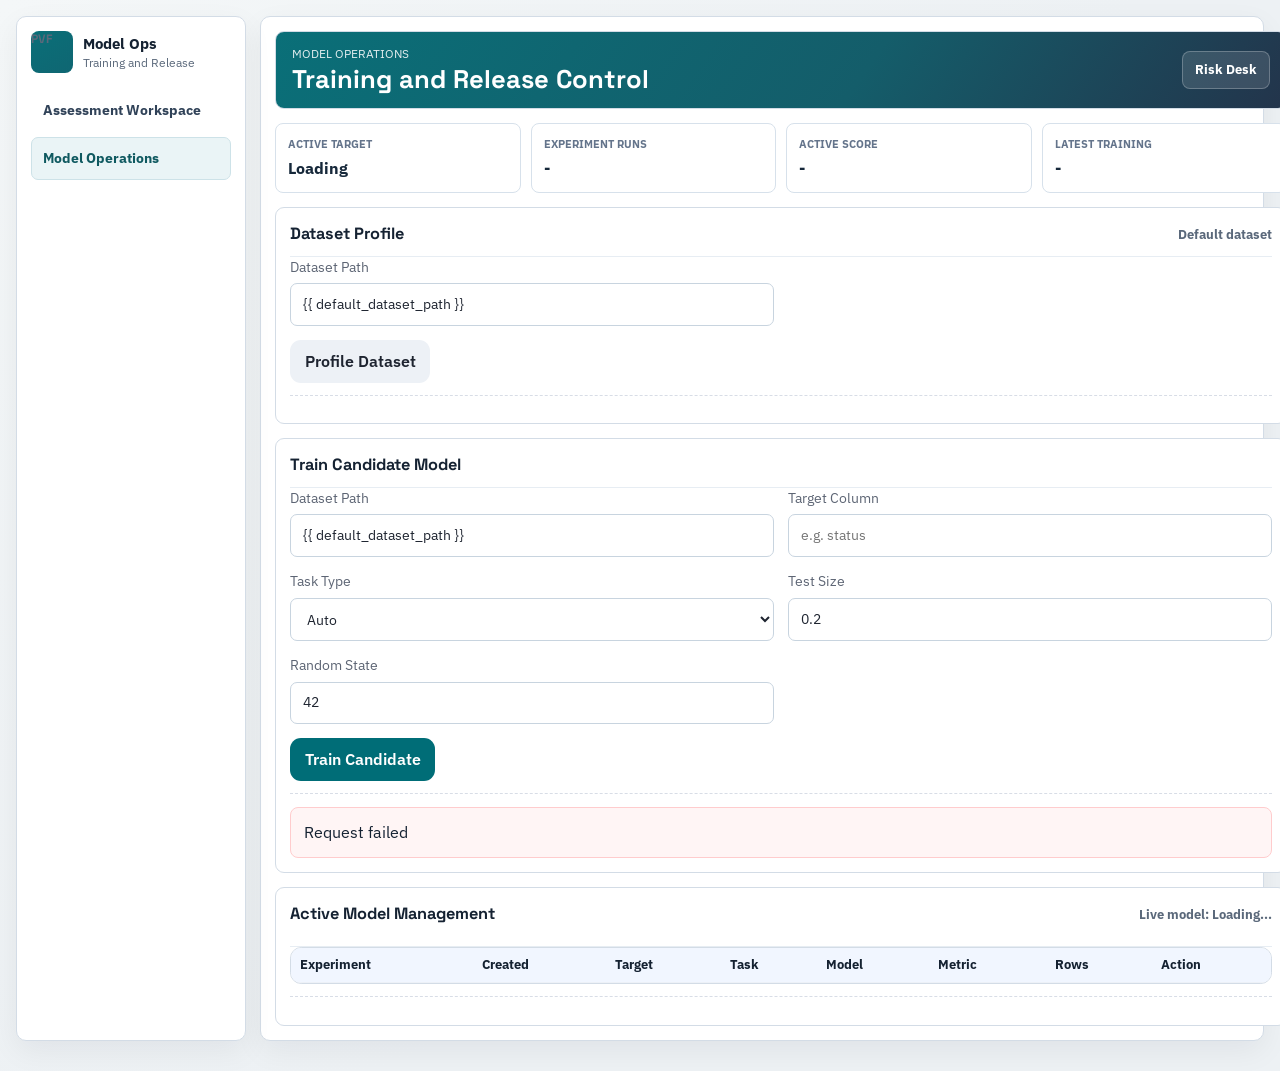
==== templates/dev.html @ be07d706 "Initial commit" ====
<!doctype html>
<html lang="en">
  <head>
    <meta charset="UTF-8" />
    <meta name="viewport" content="width=device-width, initial-scale=1.0" />
    <title>PVF Model Operations</title>
    <link rel="preconnect" href="https://fonts.googleapis.com" />
    <link rel="preconnect" href="https://fonts.gstatic.com" crossorigin />
    <link
      href="https://fonts.googleapis.com/css2?family=Space+Grotesk:wght@500;600;700&family=IBM+Plex+Sans:wght@400;500;600&display=swap"
      rel="stylesheet"
    />
    <link rel="stylesheet" href="/static/css/style.css" />
  </head>
  <body class="layout-dev ux-v2" data-default-dataset="{{ default_dataset_path }}">
    <main class="shell-v2">
      <aside class="rail-v2">
        <div class="rail-brand">
          <span class="rail-logo">PVF</span>
          <div>
            <strong>Model Ops</strong>
            <span>Training and Release</span>
          </div>
        </div>
        <nav class="rail-nav">
          <a href="/">Assessment Workspace</a>
          <a class="active" href="/dev">Model Operations</a>
        </nav>
      </aside>

      <section class="workspace-v2">
        <header class="top-v2">
          <div>
            <p class="kicker-v2">Model Operations</p>
            <h1>Training and Release Control</h1>
          </div>
          <a class="top-link-v2" href="/">Risk Desk</a>
        </header>

        <section class="ops-kpi-grid" aria-label="Model operations summary">
          <article class="ops-kpi">
            <span>Active Target</span>
            <strong id="ops-active-target">Loading</strong>
          </article>
          <article class="ops-kpi">
            <span>Experiment Runs</span>
            <strong id="ops-experiment-count">-</strong>
          </article>
          <article class="ops-kpi">
            <span>Active Score</span>
            <strong id="ops-best-score">-</strong>
          </article>
          <article class="ops-kpi">
            <span>Latest Training</span>
            <strong id="ops-last-trained">-</strong>
          </article>
        </section>

        <section class="panel-v2">
          <div class="panel-head-v2">
            <h2>Dataset Profile</h2>
            <span id="ops-dataset-name">Default dataset</span>
          </div>
          <div class="dev-grid">
            <label>
              Dataset Path
              <input id="dev-dataset-path" type="text" />
            </label>
          </div>
          <div class="worker-actions">
            <button id="dev-profile-btn" class="btn">Profile Dataset</button>
          </div>
          <div id="dev-profile-output" class="output"></div>
        </section>

        <section class="panel-v2">
          <div class="panel-head-v2">
            <h2>Train Candidate Model</h2>
          </div>
          <div class="dev-grid">
            <label>
              Dataset Path
              <input id="dev-train-dataset-path" type="text" />
            </label>
            <label>
              Target Column
              <input id="dev-target-column" type="text" placeholder="e.g. status" />
            </label>
            <label>
              Task Type
              <select id="dev-task-type">
                <option value="">Auto</option>
                <option value="classification">Classification</option>
                <option value="regression">Regression</option>
              </select>
            </label>
            <label>
              Test Size
              <input id="dev-test-size" type="number" min="0.05" max="0.5" step="0.05" value="0.2" />
            </label>
            <label>
              Random State
              <input id="dev-random-state" type="number" value="42" />
            </label>
          </div>
          <div class="worker-actions">
            <button id="dev-train-btn" class="btn primary">Train Candidate</button>
          </div>
          <div id="dev-train-output" class="output"></div>
        </section>

        <section class="panel-v2">
          <div class="panel-head-v2">
            <h2>Active Model Management</h2>
            <span class="dev-active-label">Live model: <strong id="dev-active-model">Loading...</strong></span>
          </div>
          <div class="table-wrap">
            <table id="dev-experiments-table">
            <thead>
              <tr>
                <th>Experiment</th>
                <th>Created</th>
                <th>Target</th>
                <th>Task</th>
                <th>Model</th>
                <th>Metric</th>
                <th>Rows</th>
                <th>Action</th>
              </tr>
            </thead>
            <tbody></tbody>
            </table>
          </div>
          <div id="dev-detail-output" class="output"></div>
        </section>
      </section>
    </main>

    <script src="/static/js/dev.js"></script>
  </body>
</html>
---- static/css/style.css ----
:root {
  --bg: #f4f6ef;
  --card: #ffffff;
  --ink: #1e2430;
  --muted: #5d6574;
  --line: #d8dde6;
  --primary: #006d77;
  --accent: #d66a2c;
  --primary-soft: #e6f5f7;
  --accent-soft: #fff1e8;
  --shadow: 0 16px 40px rgba(20, 33, 61, 0.08);
}

* {
  box-sizing: border-box;
}

body {
  margin: 0;
  font-family: "IBM Plex Sans", sans-serif;
  color: var(--ink);
  background: #f5f6f8;
  min-height: 100vh;
  line-height: 1.45;
}

.layout-home {
  background: radial-gradient(circle at 10% 20%, #eef5eb 0%, var(--bg) 40%, #f8f4ea 100%);
}

.layout-home .bg-orb {
  position: fixed;
  z-index: 0;
  border-radius: 999px;
  filter: blur(1px);
  opacity: 0.25;
  pointer-events: none;
  animation: float 12s ease-in-out infinite;
}

.layout-home .orb-a {
  width: 420px;
  height: 420px;
  top: -120px;
  right: -100px;
  background: #99d6d8;
}

.layout-home .orb-b {
  width: 360px;
  height: 360px;
  bottom: -120px;
  left: -80px;
  background: #ffd0b6;
  animation-delay: 2s;
}

.page {
  position: relative;
  z-index: 1;
  width: min(1200px, 94vw);
  margin: 2.2rem auto 4rem;
  display: grid;
  gap: 1.25rem;
}

.hero {
  background: linear-gradient(135deg, #0f766e 0%, #2c7a7b 58%, #f4a261 100%);
  color: #fff;
  border-radius: 1.1rem;
  padding: 2rem;
  box-shadow: var(--shadow);
  animation: reveal 0.6s ease;
}

.eyebrow {
  text-transform: uppercase;
  letter-spacing: 0.08em;
  font-size: 0.74rem;
  margin: 0 0 0.5rem;
  opacity: 0.9;
}

h1,
h2,
h3,
h4 {
  font-family: "Space Grotesk", sans-serif;
  margin: 0;
}

h1 {
  font-size: clamp(1.8rem, 3vw, 2.8rem);
  margin-bottom: 0.45rem;
}

h2 {
  margin-bottom: 1rem;
  font-size: 1.3rem;
}

.hero-copy {
  margin: 0;
  max-width: 70ch;
}

.card {
  background: var(--card);
  border: 1px solid rgba(15, 118, 110, 0.14);
  border-radius: 1rem;
  padding: 1.35rem;
  box-shadow: var(--shadow);
  animation: reveal 0.5s ease;
}

.grid {
  display: grid;
  gap: 0.85rem;
}

.grid.two {
  grid-template-columns: repeat(2, minmax(0, 1fr));
}

label {
  display: flex;
  flex-direction: column;
  gap: 0.35rem;
  font-size: 0.9rem;
  color: var(--muted);
}

label.wide {
  grid-column: span 2;
}

input,
select,
textarea,
button {
  font: inherit;
}

input,
select,
textarea {
  width: 100%;
  padding: 0.62rem 0.72rem;
  border: 1px solid var(--line);
  border-radius: 0.65rem;
  background: #fff;
  color: var(--ink);
}

textarea {
  resize: vertical;
}

input:focus,
select:focus,
textarea:focus {
  border-color: var(--primary);
  outline: 2px solid color-mix(in srgb, var(--primary) 30%, transparent);
}

.actions {
  display: flex;
  flex-wrap: wrap;
  gap: 0.6rem;
  margin: 1rem 0 0.45rem;
}

.btn {
  border: none;
  border-radius: 0.68rem;
  padding: 0.62rem 0.92rem;
  font-weight: 600;
  color: var(--ink);
  background: #edf1f6;
  cursor: pointer;
  transition: transform 0.12s ease, box-shadow 0.12s ease, background 0.12s ease;
}

.btn:hover {
  transform: translateY(-1px);
  box-shadow: 0 6px 20px rgba(0, 0, 0, 0.08);
}

.btn.primary {
  color: #fff;
  background: var(--primary);
}

.btn.accent {
  color: #fff;
  background: var(--accent);
}

.output {
  margin-top: 0.75rem;
  border-top: 1px dashed var(--line);
  padding-top: 0.85rem;
}

.output-box {
  background: #f7fafc;
  border: 1px solid #e4ebf4;
  border-radius: 0.75rem;
  padding: 0.8rem;
  overflow: auto;
}

.output-box.error {
  background: #fff5f5;
  border-color: #ffcccd;
}

.pill-row {
  display: flex;
  flex-wrap: wrap;
  gap: 0.55rem;
  margin-bottom: 0.85rem;
}

.pill {
  background: var(--primary-soft);
  border: 1px solid #cdebed;
  border-radius: 999px;
  padding: 0.34rem 0.7rem;
  font-size: 0.84rem;
}

.pill.accent {
  background: var(--accent-soft);
  border-color: #ffd7be;
}

.intake-form {
  margin-top: 0.4rem;
  display: grid;
  grid-template-columns: repeat(3, minmax(0, 1fr));
  gap: 0.8rem;
}

.profile-card {
  background: #f9fbff;
  border: 1px solid #dce5f5;
  border-radius: 0.9rem;
  padding: 0.95rem;
  margin-top: 0.8rem;
}

.profile-title {
  font-size: 1.1rem;
}

.profile-subtitle {
  margin: 0.25rem 0 0.85rem;
  color: var(--muted);
  font-size: 0.9rem;
}

.metrics-grid {
  display: grid;
  grid-template-columns: repeat(4, minmax(0, 1fr));
  gap: 0.55rem;
  margin-bottom: 0.8rem;
}

.metric {
  background: #fff;
  border: 1px solid #e4e9f2;
  border-radius: 0.7rem;
  padding: 0.55rem;
}

.metric .label {
  font-size: 0.76rem;
  color: var(--muted);
}

.metric .value {
  font-family: "Space Grotesk", sans-serif;
  font-size: 1.01rem;
  margin-top: 0.22rem;
}

.profile-columns {
  display: grid;
  grid-template-columns: repeat(2, minmax(0, 1fr));
  gap: 0.7rem;
}

.profile-panel {
  margin-top: 0.65rem;
}

.profile-panel h4 {
  margin-bottom: 0.45rem;
  font-size: 0.97rem;
}

.mini-table {
  background: #fff;
  border: 1px solid #e5e9f2;
  border-radius: 0.7rem;
  overflow: hidden;
}

.mini-table .row {
  display: flex;
  justify-content: space-between;
  gap: 0.5rem;
  padding: 0.45rem 0.55rem;
  border-bottom: 1px solid #eef1f6;
  font-size: 0.84rem;
}

.mini-table .row:last-child {
  border-bottom: none;
}

.table-wrap {
  overflow-x: auto;
  background: #fff;
  border: 1px solid #e5e9f2;
  border-radius: 0.7rem;
}

table {
  width: 100%;
  border-collapse: collapse;
  font-size: 0.83rem;
}

th,
td {
  padding: 0.46rem 0.55rem;
  border-bottom: 1px solid #edf1f7;
  text-align: left;
}

thead th {
  background: #f1f6ff;
}

@keyframes reveal {
  from {
    opacity: 0;
    transform: translateY(10px);
  }
  to {
    opacity: 1;
    transform: translateY(0);
  }
}

@keyframes float {
  0%,
  100% {
    transform: translateY(0);
  }
  50% {
    transform: translateY(14px);
  }
}

@media (max-width: 960px) {
  .grid.two {
    grid-template-columns: 1fr;
  }

  label.wide {
    grid-column: span 1;
  }

  .intake-form {
    grid-template-columns: repeat(2, minmax(0, 1fr));
  }

  .metrics-grid,
  .profile-columns {
    grid-template-columns: repeat(2, minmax(0, 1fr));
  }
}

@media (max-width: 640px) {
  .page {
    width: min(96vw, 1200px);
    margin-top: 1.1rem;
  }

  .hero,
  .card {
    padding: 0.92rem;
  }

  .intake-form,
  .metrics-grid,
  .profile-columns {
    grid-template-columns: 1fr;
  }
}

.worker-shell,
.dev-shell {
  width: min(1240px, calc(100vw - 48px));
  margin: 1.5rem auto 3rem;
  display: grid;
  gap: 14px;
}

.worker-hero,
.dev-hero {
  background: linear-gradient(128deg, #0c7a80 0%, #146f78 62%, #1f2937 100%);
  color: #ffffff;
  border-radius: 8px;
  padding: 18px 20px;
  border: 1px solid #1f5f67;
  box-shadow: 0 12px 34px rgba(16, 24, 40, 0.15);
}

.worker-kicker {
  font-size: 0.76rem;
  letter-spacing: 0.08em;
  text-transform: uppercase;
  margin: 0 0 0.4rem;
  opacity: 0.92;
}

.worker-hero h1,
.dev-hero h1 {
  font-size: clamp(1.55rem, 2.5vw, 2.25rem);
  margin-bottom: 0.35rem;
}

.worker-hero p,
.dev-hero p {
  margin: 0;
  max-width: 72ch;
}

.worker-card {
  background: #fff;
  border: 1px solid #d9e1ea;
  border-radius: 8px;
  padding: 18px;
  box-shadow: 0 10px 26px rgba(16, 24, 40, 0.06);
}

.worker-active-model {
  font-size: 0.9rem;
  margin-bottom: 0.75rem;
  color: #334155;
}

.worker-form,
.dev-grid {
  display: grid;
  grid-template-columns: repeat(2, minmax(0, 1fr));
  gap: 0.9rem;
}

.worker-form-wide {
  grid-column: span 2;
}

.worker-actions {
  display: flex;
  flex-wrap: wrap;
  gap: 0.55rem;
  margin-top: 0.85rem;
}

.worker-footer {
  text-align: center;
  padding: 0.5rem 0 0.2rem;
}

.worker-footer a {
  color: var(--primary);
  text-decoration: none;
  font-weight: 600;
}

.worker-footer a:hover {
  text-decoration: underline;
}

.worker-profile {
  margin-top: 0.75rem;
  border: 1px solid #e2e8f0;
  border-radius: 0.8rem;
  background: #f8fafc;
  padding: 0.8rem;
}

.worker-profile .title {
  font-size: 1rem;
  margin-bottom: 0.55rem;
}

.worker-profile-grid {
  display: grid;
  grid-template-columns: repeat(4, minmax(0, 1fr));
  gap: 0.5rem;
}

.worker-profile-stat {
  border: 1px solid #e4eaf3;
  border-radius: 0.65rem;
  background: #fff;
  padding: 0.48rem;
}

.worker-profile-stat .name {
  color: #64748b;
  font-size: 0.74rem;
}

.worker-profile-stat .value {
  margin-top: 0.22rem;
  font-family: "Space Grotesk", sans-serif;
  font-size: 0.98rem;
}

.dev-active-label {
  margin: 0 0 0.7rem;
  color: #334155;
}

.dev-action-btn {
  min-height: 34px;
  padding: 0 10px;
  border-radius: 6px;
  border: 1px solid #cfd8e4;
  cursor: pointer;
  background: #f8fafc;
  font-weight: 700;
}

.dev-action-btn.active {
  background: #e7f4f2;
  border-color: #b9ddd8;
  color: #155e63;
}

#dev-experiments-table {
  min-width: 980px;
}

.ops-page {
  background: linear-gradient(180deg, #f7fafc 0%, #edf2f5 100%);
}

.ops-page h2 {
  font-size: 1.22rem;
}

.ops-page .worker-kicker {
  letter-spacing: 0;
}

.ops-page .dev-grid,
.ops-page .worker-actions {
  margin-top: 4px;
}

.ops-page .dev-active-label {
  margin: 0 0 12px;
  color: #334155;
}

.ops-page table {
  font-size: 0.82rem;
}

.ops-page thead th {
  position: sticky;
  top: 0;
  z-index: 1;
}

@media (max-width: 860px) {
  .worker-form,
  .dev-grid {
    grid-template-columns: 1fr;
  }

  .worker-form-wide {
    grid-column: span 1;
  }

  .worker-profile-grid {
    grid-template-columns: repeat(2, minmax(0, 1fr));
  }
}

.portal-shell {
  width: min(1440px, 96vw);
  margin: 0 auto;
  padding: 16px 0 40px;
}

.portal-topbar {
  min-height: 72px;
  display: flex;
  align-items: center;
  justify-content: space-between;
  gap: 20px;
  padding: 14px 18px;
  background: #ffffff;
  border: 1px solid #dde3ec;
  border-radius: 8px;
  box-shadow: 0 8px 22px rgba(16, 24, 40, 0.05);
}

.portal-kicker {
  margin: 0 0 2px;
  color: #64748b;
  font-size: 0.76rem;
  font-weight: 700;
  letter-spacing: 0.08em;
  text-transform: uppercase;
}

.portal-topbar h1 {
  font-size: 1.35rem;
  line-height: 1.2;
}

.portal-topbar-actions {
  display: flex;
  align-items: center;
  flex-wrap: wrap;
  gap: 10px;
}

.model-chip,
.topbar-link {
  display: inline-flex;
  align-items: center;
  min-height: 34px;
  border-radius: 6px;
  padding: 0 10px;
  font-size: 0.84rem;
  font-weight: 600;
}

.model-chip {
  color: #0f3f46;
  background: #e7f4f5;
  border: 1px solid #c6e4e7;
}

.topbar-link {
  color: #ffffff;
  background: #1f2937;
  text-decoration: none;
}

.portal-status-grid {
  display: grid;
  grid-template-columns: repeat(4, minmax(0, 1fr));
  gap: 10px;
  margin: 12px 0;
}

.status-tile {
  background: #ffffff;
  border: 1px solid #dde3ec;
  border-radius: 8px;
  padding: 12px;
  min-width: 0;
}

.status-tile span {
  display: block;
  color: #64748b;
  font-size: 0.76rem;
  font-weight: 700;
  text-transform: uppercase;
}

.status-tile strong {
  display: block;
  margin-top: 5px;
  font-size: 0.98rem;
  overflow: hidden;
  text-overflow: ellipsis;
  white-space: nowrap;
}

.portal-layout {
  display: grid;
  grid-template-columns: 216px minmax(0, 1fr);
  align-items: start;
  gap: 12px;
}

.portal-sidebar {
  position: sticky;
  top: 12px;
  display: grid;
  gap: 6px;
  padding: 8px;
  background: #ffffff;
  border: 1px solid #dde3ec;
  border-radius: 8px;
}

.nav-item {
  width: 100%;
  border: 0;
  border-radius: 6px;
  padding: 10px 11px;
  background: transparent;
  color: #334155;
  font-weight: 700;
  text-align: left;
  cursor: pointer;
}

.nav-item:hover,
.nav-item.active {
  background: #edf2f7;
  color: #0f3f46;
}

.portal-workspace {
  display: grid;
  gap: 12px;
}

.portal-form {
  display: grid;
  gap: 12px;
}

.portal-section {
  scroll-margin-top: 14px;
  background: #ffffff;
  border: 1px solid #dde3ec;
  border-radius: 8px;
  padding: 14px;
}

.section-heading {
  display: flex;
  align-items: center;
  justify-content: space-between;
  gap: 12px;
  margin-bottom: 12px;
  padding-bottom: 9px;
  border-bottom: 1px solid #e7ebf1;
}

.section-heading h2 {
  margin: 0;
  font-size: 1rem;
}

.section-heading-row {
  align-items: center;
}

.field-grid {
  display: grid;
  grid-template-columns: repeat(3, minmax(0, 1fr));
  gap: 12px;
}

.field-wide {
  grid-column: span 3;
}

.portal-section label {
  font-size: 0.82rem;
  font-weight: 700;
  color: #475569;
}

.portal-section input,
.portal-section select,
.portal-section textarea {
  min-height: 40px;
  border-radius: 6px;
  border-color: #cfd7e3;
  background: #ffffff;
}

.portal-section select {
  width: 100%;
}

.portal-output {
  display: grid;
  gap: 12px;
}

.empty-state {
  min-height: 88px;
  display: flex;
  align-items: center;
  justify-content: center;
  color: #64748b;
  background: #f8fafc;
  border: 1px dashed #cbd5e1;
  border-radius: 8px;
  font-weight: 600;
}

.prediction-panel {
  border: 1px solid #cbd5e1;
  border-radius: 8px;
  background: #f8fafc;
  padding: 12px;
}

.prediction-headline {
  display: grid;
  grid-template-columns: repeat(3, minmax(0, 1fr));
  gap: 10px;
}

.recommendation-list {
  margin: 12px 0 0;
  padding-left: 20px;
  color: #334155;
}

.recommendation-list li {
  margin: 5px 0;
}

.model-prediction-line {
  margin-top: 12px;
  padding-top: 10px;
  border-top: 1px solid #d7dee9;
  color: #475569;
  font-size: 0.9rem;
  font-weight: 700;
}

.evidence-panel {
  display: grid;
  grid-template-columns: repeat(6, minmax(0, 1fr));
  gap: 10px;
  border: 1px solid #d7dee9;
  border-radius: 8px;
  background: #ffffff;
  padding: 12px;
}

.profile-panel-card {
  background: #ffffff;
  border: 1px solid #d7dee9;
  border-radius: 8px;
  padding: 14px;
}

.profile-panel-card header {
  display: flex;
  align-items: baseline;
  justify-content: space-between;
  gap: 12px;
  margin-bottom: 12px;
}

.profile-panel-card .title {
  font-size: 1rem;
}

.profile-panel-card .subtitle {
  color: #64748b;
  font-size: 0.84rem;
  font-weight: 700;
}

.profile-detail-grid {
  display: grid;
  grid-template-columns: minmax(280px, 0.8fr) minmax(0, 1.2fr);
  gap: 12px;
  margin-top: 12px;
}

.profile-detail-grid h4 {
  font-size: 0.88rem;
  margin: 0 0 8px;
}

@media (max-width: 1100px) {
  .field-grid,
  .prediction-headline {
    grid-template-columns: repeat(2, minmax(0, 1fr));
  }

  .evidence-panel {
    grid-template-columns: repeat(3, minmax(0, 1fr));
  }

  .field-wide {
    grid-column: span 2;
  }

  .portal-status-grid {
    grid-template-columns: repeat(2, minmax(0, 1fr));
  }

  .profile-detail-grid {
    grid-template-columns: 1fr;
  }
}

@media (max-width: 760px) {
  .portal-topbar,
  .portal-topbar-actions {
    align-items: stretch;
    flex-direction: column;
  }

  .portal-layout {
    grid-template-columns: 1fr;
  }

  .portal-sidebar {
    position: static;
    grid-template-columns: repeat(2, minmax(0, 1fr));
  }

  .field-grid,
  .prediction-headline,
  .evidence-panel,
  .portal-status-grid {
    grid-template-columns: 1fr;
  }

  .field-wide {
    grid-column: span 1;
  }
}

.layout-worker {
  background:
    linear-gradient(180deg, #f8fafc 0%, #eef3f5 100%),
    #f3f6f8;
}

.risk-shell {
  width: min(1240px, calc(100vw - 48px));
  margin: 0 auto;
  padding: 24px 0 42px;
  display: grid;
  gap: 14px;
}

.risk-topbar {
  min-height: 82px;
  display: flex;
  align-items: center;
  justify-content: space-between;
  gap: 18px;
  padding: 16px 18px;
  background: rgba(255, 255, 255, 0.96);
  border: 1px solid #d9e1ea;
  border-radius: 8px;
  box-shadow: 0 12px 34px rgba(16, 24, 40, 0.07);
}

.risk-brand {
  display: flex;
  align-items: center;
  gap: 14px;
  min-width: 0;
}

.risk-logo {
  width: 46px;
  height: 46px;
  display: grid;
  place-items: center;
  flex: 0 0 auto;
  border-radius: 8px;
  color: #ffffff;
  background: #087d83;
  font-family: "Space Grotesk", sans-serif;
  font-size: 0.86rem;
  font-weight: 700;
}

.risk-topbar p {
  margin: 0 0 2px;
  color: #64748b;
  font-size: 0.76rem;
  font-weight: 700;
  letter-spacing: 0;
  text-transform: uppercase;
}

.risk-topbar h1 {
  font-size: 1.5rem;
  line-height: 1.15;
}

.risk-topbar-actions {
  display: flex;
  align-items: center;
  justify-content: flex-end;
  flex-wrap: wrap;
  gap: 10px;
}

.risk-model-chip,
.risk-topbar a {
  min-height: 38px;
  display: inline-flex;
  align-items: center;
  border-radius: 8px;
  font-size: 0.86rem;
  font-weight: 700;
  white-space: nowrap;
}

.risk-model-chip {
  gap: 8px;
  max-width: 300px;
  padding: 0 11px;
  color: #134e4a;
  background: #e7f4f2;
  border: 1px solid #cce4e1;
}

.risk-model-chip span {
  color: #64748b;
}

.risk-model-chip strong {
  min-width: 0;
  overflow: hidden;
  text-overflow: ellipsis;
}

.risk-topbar a {
  color: #ffffff;
  text-decoration: none;
  padding: 0 12px;
  background: #1f2937;
  border: 1px solid #1f2937;
}

.risk-topbar a:hover {
  background: #0f172a;
}

.risk-layout {
  display: grid;
  grid-template-columns: minmax(390px, 0.82fr) minmax(0, 1.18fr);
  gap: 14px;
  align-items: start;
}

.risk-layout > * {
  min-width: 0;
}

.risk-form,
.risk-results {
  background: #ffffff;
  border: 1px solid #d9e1ea;
  border-radius: 8px;
  padding: 18px;
  box-shadow: 0 12px 34px rgba(16, 24, 40, 0.06);
}

.risk-form {
  display: grid;
  align-content: start;
  gap: 15px;
  overflow-x: hidden;
}

.risk-results {
  display: grid;
  grid-template-rows: auto 1fr;
  min-height: 531px;
}

.risk-form * {
  min-width: 0;
}

.risk-form-heading,
.risk-results-heading {
  display: flex;
  align-items: baseline;
  justify-content: space-between;
  gap: 12px;
  padding-bottom: 11px;
  border-bottom: 1px solid #e8edf3;
  min-width: 0;
}

.risk-form-heading h2,
.risk-results-heading h2 {
  margin: 0;
  font-size: 1.03rem;
  min-width: 0;
}

.risk-form-heading span,
.risk-results-heading span {
  color: #64748b;
  font-size: 0.82rem;
  font-weight: 700;
  min-width: 0;
  max-width: 18rem;
  overflow: hidden;
  white-space: nowrap;
  text-overflow: ellipsis;
  text-align: right;
}

.risk-row {
  display: grid;
  grid-template-columns: repeat(2, minmax(0, 1fr));
  gap: 12px;
}

.risk-form label {
  color: #475569;
  font-size: 0.82rem;
  font-weight: 700;
  min-width: 0;
  width: 100%;
  max-width: 100%;
}

.risk-form input,
.risk-form select,
.risk-form textarea {
  min-width: 0;
  width: 100%;
  max-width: 100%;
  display: block;
  min-height: 44px;
  border-radius: 6px;
  border-color: #cbd5e1;
  box-sizing: border-box;
  transition: border-color 0.14s ease, box-shadow 0.14s ease, background 0.14s ease;
}

.risk-form input:hover,
.risk-form select:hover,
.risk-form textarea:hover {
  border-color: #aeb9c8;
}

.risk-form select {
  inline-size: 100%;
  max-inline-size: 100%;
  field-sizing: fixed;
  overflow: hidden;
  white-space: nowrap;
  text-overflow: ellipsis;
}

.risk-form textarea {
  min-height: 94px;
}

.risk-optional {
  border: 1px solid #e2e8f0;
  border-radius: 8px;
  padding: 11px 12px;
  background: #f8fafc;
}

.risk-optional summary {
  cursor: pointer;
  color: #334155;
  font-weight: 700;
}

.risk-optional[open] {
  display: grid;
  gap: 12px;
}

.risk-optional[open] summary {
  margin-bottom: 2px;
}

.risk-form > .btn.primary {
  min-height: 46px;
  border-radius: 6px;
  background: #087d83;
  box-shadow: 0 8px 18px rgba(8, 125, 131, 0.18);
}

.risk-form > .btn.primary:hover {
  background: #076b70;
}

.risk-output {
  min-height: 0;
  display: grid;
  gap: 14px;
  align-content: start;
  padding-top: 14px;
}

.risk-empty,
.risk-error {
  min-height: 320px;
  display: grid;
  place-items: center;
  border-radius: 8px;
  font-weight: 700;
  text-align: center;
}

.risk-empty {
  align-content: center;
  gap: 4px;
  color: #64748b;
  background: #f8fafc;
  border: 1px dashed #cbd5e1;
}

.risk-empty strong {
  color: #334155;
}

.risk-empty span {
  font-size: 0.9rem;
}

.risk-error {
  color: #991b1b;
  background: #fff5f5;
  border: 1px solid #fecaca;
  padding: 18px;
}

.risk-summary,
.risk-recommendations,
.risk-evidence {
  border: 1px solid #dbe2eb;
  border-radius: 8px;
  background: #f8fafc;
  padding: 14px;
}

.risk-summary {
  display: grid;
  gap: 12px;
}

.risk-summary h3,
.risk-recommendations h3,
.risk-evidence h3 {
  margin: 0;
  font-size: 0.96rem;
}

.risk-summary-grid,
.risk-evidence-grid {
  display: grid;
  grid-template-columns: repeat(4, minmax(0, 1fr));
  gap: 10px;
}

.risk-summary-item,
.risk-evidence-item {
  min-width: 0;
  border-left: 3px solid #d0d8e3;
  padding-left: 10px;
}

.risk-summary-item span,
.risk-evidence-item span {
  display: block;
  color: #64748b;
  font-size: 0.74rem;
  font-weight: 800;
  text-transform: uppercase;
}

.risk-summary-item strong,
.risk-evidence-item strong {
  display: block;
  margin-top: 4px;
  overflow: hidden;
  color: #1e293b;
  font-size: 0.95rem;
  text-overflow: ellipsis;
  white-space: nowrap;
}

.risk-metric-grid {
  display: grid;
  grid-template-columns: repeat(2, minmax(0, 1fr));
  gap: 12px;
}

.risk-metric {
  min-height: 132px;
  display: grid;
  gap: 7px;
  align-content: start;
  border: 1px solid #dbe2eb;
  border-radius: 8px;
  padding: 15px;
  background: #ffffff;
}

.risk-metric span {
  color: #475569;
  font-size: 0.78rem;
  font-weight: 800;
  text-transform: uppercase;
}

.risk-metric strong {
  font-family: "Space Grotesk", sans-serif;
  font-size: 2.18rem;
  line-height: 1;
}

.risk-metric em {
  color: #64748b;
  font-style: normal;
  font-weight: 800;
}

.risk-metric p {
  margin: 0;
  color: #64748b;
  font-size: 0.82rem;
}

.risk-low {
  border-left: 5px solid #15803d;
}

.risk-medium {
  border-left: 5px solid #b7791f;
}

.risk-high {
  border-left: 5px solid #dc2626;
}

.risk-recommendations {
  background: #fffaf0;
  border-color: #f3d19c;
}

.risk-recommendations ul {
  margin: 10px 0 0;
  padding-left: 18px;
  color: #334155;
}

.risk-recommendations li {
  margin: 6px 0;
}

.risk-evidence-grid {
  margin-top: 10px;
}

@media (max-width: 1100px) {
  .risk-summary-grid,
  .risk-evidence-grid {
    grid-template-columns: repeat(2, minmax(0, 1fr));
  }
}

@media (max-width: 900px) {
  .risk-layout,
  .risk-row,
  .risk-metric-grid {
    grid-template-columns: 1fr;
  }

  .risk-topbar {
    align-items: stretch;
    flex-direction: column;
    padding: 14px;
  }

  .risk-topbar-actions {
    align-items: stretch;
    justify-content: flex-start;
  }

  .risk-model-chip,
  .risk-topbar a {
    justify-content: center;
  }

  .risk-form-heading,
  .risk-results-heading {
    align-items: flex-start;
    flex-direction: column;
    gap: 6px;
  }

  .risk-form-heading span,
  .risk-results-heading span {
    max-width: 100%;
    text-align: left;
  }

  .risk-shell {
    width: min(96vw, 1220px);
    padding-top: 14px;
  }

  .risk-metric strong {
    font-size: 1.95rem;
  }
}

@media (max-width: 560px) {
  .risk-shell {
    width: min(calc(100vw - 24px), 1220px);
  }

  .risk-brand {
    align-items: flex-start;
  }

  .risk-logo {
    width: 40px;
    height: 40px;
  }

  .risk-topbar h1 {
    font-size: 1.25rem;
  }

  .risk-summary-grid,
  .risk-evidence-grid {
    grid-template-columns: 1fr;
  }

  .risk-form,
  .risk-results {
    padding: 14px;
  }
}

/* UX V2 full redesign */
.ux-v2 {
  --ux-bg: #edf1f4;
  --ux-surface: #ffffff;
  --ux-surface-soft: #f8fafb;
  --ux-ink: #152232;
  --ux-muted: #5b697b;
  --ux-line: #d3dce6;
  --ux-brand: #0a6f78;
  --ux-brand-dark: #22324a;
  background: radial-gradient(circle at 0% 0%, #f4f7f8 0%, var(--ux-bg) 68%);
  color: var(--ux-ink);
}

.ux-v2 .shell-v2 {
  width: min(1360px, calc(100vw - 32px));
  margin: 16px auto 30px;
  display: grid;
  grid-template-columns: 230px minmax(0, 1fr);
  gap: 14px;
}

.ux-v2 .rail-v2,
.ux-v2 .workspace-v2 {
  border: 1px solid var(--ux-line);
  border-radius: 10px;
  background: var(--ux-surface);
  box-shadow: 0 10px 30px rgba(16, 24, 40, 0.06);
}

.ux-v2 .rail-v2 {
  padding: 14px;
  display: grid;
  align-content: start;
  gap: 16px;
  position: sticky;
  top: 12px;
  min-height: calc(100vh - 48px);
}

.ux-v2 .rail-brand {
  display: flex;
  align-items: center;
  gap: 10px;
}

.ux-v2 .rail-logo {
  width: 42px;
  height: 42px;
  display: grid;
  place-items: center;
  border-radius: 8px;
  background: linear-gradient(145deg, var(--ux-brand) 0%, #0f6672 100%);
  color: #fff;
  font-family: "Space Grotesk", sans-serif;
  font-weight: 700;
}

.ux-v2 .rail-brand strong {
  display: block;
  font-size: 0.95rem;
}

.ux-v2 .rail-brand span {
  display: block;
  color: var(--ux-muted);
  font-size: 0.76rem;
}

.ux-v2 .rail-nav {
  display: grid;
  gap: 6px;
}

.ux-v2 .rail-nav a {
  text-decoration: none;
  color: #304258;
  font-weight: 700;
  font-size: 0.88rem;
  border: 1px solid transparent;
  border-radius: 7px;
  padding: 10px 11px;
}

.ux-v2 .rail-nav a:hover,
.ux-v2 .rail-nav a.active {
  background: #eaf4f6;
  border-color: #cde2e8;
  color: #0f5960;
}

.ux-v2 .rail-context {
  border: 1px solid #d7e1eb;
  border-radius: 8px;
  padding: 11px;
  background: #f8fafc;
}

.ux-v2 .rail-context h2 {
  margin: 0 0 9px;
  color: #475569;
  font-size: 0.76rem;
  letter-spacing: 0;
  text-transform: uppercase;
}

.ux-v2 .rail-context-grid {
  display: grid;
  grid-template-columns: repeat(2, minmax(0, 1fr));
  gap: 8px;
}

.ux-v2 .rail-context-grid div {
  min-width: 0;
  border: 1px solid #e2e8f0;
  border-radius: 7px;
  padding: 8px;
  background: #ffffff;
}

.ux-v2 .rail-context-grid span,
.ux-v2 .ops-kpi span,
.ux-v2 .ops-stat span {
  display: block;
  color: #64748b;
  overflow: hidden;
  font-size: 0.7rem;
  font-weight: 800;
  text-overflow: ellipsis;
  text-transform: uppercase;
  white-space: nowrap;
}

.ux-v2 .rail-context-grid strong {
  display: block;
  margin-top: 3px;
  color: #16283a;
  font-size: 1rem;
}

.ux-v2 .rail-context-grid span {
  font-size: 0.6rem;
}

.ux-v2 .workspace-v2 {
  padding: 14px;
  display: grid;
  gap: 14px;
}

.ux-v2 .top-v2 {
  display: flex;
  justify-content: space-between;
  align-items: center;
  gap: 12px;
  border: 1px solid var(--ux-line);
  border-radius: 9px;
  padding: 14px 16px;
  background: linear-gradient(125deg, #0a6f78 0%, #145d6a 58%, #23344b 100%);
  color: #fff;
}

.ux-v2 .kicker-v2 {
  margin: 0 0 2px;
  font-size: 0.72rem;
  text-transform: uppercase;
  letter-spacing: 0;
  opacity: 0.88;
}

.ux-v2 .top-v2 h1 {
  margin: 0;
  font-size: 1.6rem;
  line-height: 1.14;
}

.ux-v2 .model-v2,
.ux-v2 .top-link-v2 {
  min-height: 38px;
  border-radius: 8px;
  display: inline-flex;
  align-items: center;
  padding: 0 12px;
  font-size: 0.84rem;
  font-weight: 700;
}

.ux-v2 .model-v2 {
  gap: 8px;
  color: #123f44;
  background: #e8f3f4;
}

.ux-v2 .model-v2 span {
  color: #5c7186;
}

.ux-v2 .top-link-v2 {
  text-decoration: none;
  color: #fff;
  background: rgba(255, 255, 255, 0.12);
  border: 1px solid rgba(255, 255, 255, 0.24);
}

.ux-v2 .ops-kpi-grid {
  display: grid;
  grid-template-columns: repeat(4, minmax(0, 1fr));
  gap: 10px;
}

.ux-v2 .ops-kpi,
.ux-v2 .ops-stat {
  min-width: 0;
  border: 1px solid #d7e1eb;
  border-radius: 8px;
  padding: 12px;
  background: #ffffff;
}

.ux-v2 .ops-kpi strong,
.ux-v2 .ops-stat strong {
  display: block;
  margin-top: 5px;
  overflow: hidden;
  color: #16283a;
  font-size: 1rem;
  text-overflow: ellipsis;
  white-space: nowrap;
}

.ux-v2 .ops-output-grid {
  display: grid;
  gap: 12px;
}

.ux-v2 .ops-stat-grid {
  display: grid;
  grid-template-columns: repeat(4, minmax(0, 1fr));
  gap: 10px;
}

.ux-v2 .ops-three-grid {
  display: grid;
  grid-template-columns: repeat(3, minmax(0, 1fr));
  gap: 12px;
}

.ux-v2 .ops-subpanel {
  min-width: 0;
  border: 1px solid #d7e1eb;
  border-radius: 8px;
  padding: 12px;
  background: #fbfcfd;
}

.ux-v2 .ops-subpanel h3 {
  margin: 0 0 10px;
  color: #475569;
  font-size: 0.88rem;
  text-transform: uppercase;
}

.ux-v2 .target-chip-list {
  display: flex;
  flex-wrap: wrap;
  gap: 7px;
}

.ux-v2 .target-chip {
  max-width: 100%;
  border: 1px solid #cbd8e5;
  border-radius: 999px;
  padding: 5px 9px;
  background: #ffffff;
  color: #27384d;
  cursor: pointer;
  font-size: 0.78rem;
  font-weight: 800;
}

.ux-v2 .target-chip:hover {
  border-color: #9fc9d0;
  color: #0f5960;
  background: #edf8fa;
}

.ux-v2 .target-chip.static {
  cursor: default;
}

.ux-v2 .compact-table table {
  min-width: 0;
}

.ux-v2 .compact-table td,
.ux-v2 .compact-table th {
  padding: 0.42rem 0.5rem;
  vertical-align: top;
}

.ux-v2 .feature-list {
  display: grid;
  gap: 7px;
}

.ux-v2 .feature-row {
  display: flex;
  align-items: center;
  justify-content: space-between;
  gap: 10px;
  border: 1px solid #e2e8f0;
  border-radius: 7px;
  padding: 8px 10px;
  background: #ffffff;
}

.ux-v2 .feature-row span {
  min-width: 0;
  overflow: hidden;
  color: #304258;
  font-size: 0.8rem;
  font-weight: 700;
  text-overflow: ellipsis;
  white-space: nowrap;
}

.ux-v2 .feature-row strong {
  color: #0f5960;
  font-size: 0.8rem;
  white-space: nowrap;
}

.ux-v2 .dev-actions-cell {
  min-width: 142px;
  white-space: nowrap;
}

.ux-v2 .dev-actions-cell .dev-action-btn {
  margin: 0 6px 4px 0;
}

.ux-v2 .ops-muted {
  margin: 0;
  color: #64748b;
  font-size: 0.84rem;
  font-weight: 700;
}

.ux-v2 .grid-v2 {
  display: grid;
  grid-template-columns: minmax(360px, 0.86fr) minmax(0, 1.14fr);
  gap: 14px;
}

.ux-v2 .panel-v2 {
  border: 1px solid var(--ux-line);
  border-radius: 9px;
  background: var(--ux-surface);
  padding: 14px;
  animation: panel-rise 320ms ease;
}

.ux-v2 .panel-head-v2 {
  display: flex;
  justify-content: space-between;
  align-items: baseline;
  gap: 10px;
  border-bottom: 1px solid #e7edf3;
  padding-bottom: 10px;
}

.ux-v2 .panel-head-v2 h2 {
  margin: 0;
  font-size: 1.02rem;
}

.ux-v2 .panel-head-v2 span {
  color: var(--ux-muted);
  font-size: 0.8rem;
  font-weight: 700;
}

.ux-v2 .form-v2 {
  display: grid;
  gap: 12px;
}

.ux-v2 .form-progress-v2 {
  height: 8px;
  overflow: hidden;
  border-radius: 999px;
  background: #e6edf3;
}

.ux-v2 .form-progress-v2 span {
  display: block;
  width: 0;
  height: 100%;
  border-radius: inherit;
  background: #0a6f78;
  transition: width 180ms ease;
}

.ux-v2 .input-readiness {
  border: 1px solid #d7dee8;
  border-radius: 7px;
  padding: 9px 10px;
  color: #58677a;
  background: #f8fafc;
  font-size: 0.82rem;
  font-weight: 700;
}

.ux-v2 .input-readiness.ready {
  color: #14532d;
  border-color: #bfe4cc;
  background: #f0fbf4;
}

.ux-v2 .results-v2 {
  min-height: 520px;
}

.ux-v2 .app-tools-v2 {
  margin-top: 10px;
  display: flex;
  flex-wrap: wrap;
  gap: 8px;
}

.ux-v2 .app-tools-v2 .btn {
  min-height: 34px;
  font-size: 0.82rem;
  padding: 0 11px;
}

.ux-v2 .risk-output {
  gap: 12px;
}

.ux-v2 .risk-summary,
.ux-v2 .risk-evidence,
.ux-v2 .risk-recommendations,
.ux-v2 .risk-breakdown,
.ux-v2 .risk-brief,
.ux-v2 .risk-bars-panel {
  border-color: #cfdae6;
  background: #fbfcfd;
}

.ux-v2 .risk-summary h3,
.ux-v2 .risk-evidence h3,
.ux-v2 .risk-recommendations h3,
.ux-v2 .risk-breakdown h3,
.ux-v2 .risk-brief h3,
.ux-v2 .risk-bars-panel h3 {
  font-size: 0.92rem;
  letter-spacing: 0;
  text-transform: uppercase;
  color: #475569;
}

.ux-v2 .risk-summary-grid,
.ux-v2 .risk-evidence-grid {
  grid-template-columns: repeat(2, minmax(0, 1fr));
  gap: 8px;
}

.ux-v2 .risk-summary-item,
.ux-v2 .risk-evidence-item,
.ux-v2 .risk-brief-item {
  border-left: 0;
  border-radius: 7px;
  border: 1px solid #e2e8f0;
  background: #fff;
  padding: 9px 10px;
}

.ux-v2 .risk-metric-grid {
  grid-template-columns: repeat(3, minmax(0, 1fr));
  gap: 10px;
}

.ux-v2 .risk-metric {
  min-height: 150px;
  border-radius: 8px;
  padding: 13px;
  box-shadow: 0 4px 14px rgba(15, 23, 42, 0.05);
}

.ux-v2 .risk-metric strong {
  font-size: 2rem;
}

.ux-v2 .risk-metric p {
  font-size: 0.79rem;
  line-height: 1.35;
}

.ux-v2 .risk-breakdown-grid {
  margin-top: 10px;
  display: grid;
  gap: 6px;
}

.ux-v2 .risk-breakdown-row {
  min-height: 38px;
  border: 1px solid #e2e8f0;
  border-radius: 7px;
  padding: 8px 10px;
  display: flex;
  justify-content: space-between;
  align-items: center;
  gap: 10px;
  background: #fff;
}

.ux-v2 .risk-breakdown-row span {
  color: #516176;
  font-size: 0.82rem;
  font-weight: 700;
}

.ux-v2 .risk-breakdown-row strong {
  color: #18283a;
  font-size: 0.82rem;
  white-space: nowrap;
}

.ux-v2 .risk-brief,
.ux-v2 .risk-bars-panel,
.ux-v2 .technical-payload {
  border: 1px solid #cfdae6;
  border-radius: 8px;
  padding: 14px;
}

.ux-v2 .risk-brief {
  border-left: 5px solid #0a6f78;
}

.ux-v2 .risk-brief.decision-medium {
  border-left-color: #b7791f;
  background: #fffaf2;
}

.ux-v2 .risk-brief.decision-high {
  border-left-color: #dc2626;
  background: #fff7f7;
}

.ux-v2 .risk-brief-grid {
  margin-top: 10px;
  display: grid;
  grid-template-columns: repeat(3, minmax(0, 1fr));
  gap: 8px;
}

.ux-v2 .risk-bars {
  display: grid;
  gap: 9px;
  margin-top: 10px;
}

.ux-v2 .risk-bar-row {
  min-width: 0;
  border: 1px solid #e2e8f0;
  border-radius: 8px;
  padding: 10px;
  background: #ffffff;
}

.ux-v2 .risk-bar-head {
  display: flex;
  align-items: baseline;
  justify-content: space-between;
  gap: 10px;
}

.ux-v2 .risk-bar-head strong,
.ux-v2 .risk-bar-head span {
  font-size: 0.82rem;
}

.ux-v2 .risk-bar-head span {
  color: #475569;
  font-weight: 800;
  white-space: nowrap;
}

.ux-v2 .risk-bar-track {
  height: 8px;
  overflow: hidden;
  border-radius: 999px;
  margin: 8px 0 6px;
  background: #e7edf3;
}

.ux-v2 .risk-bar-track span {
  display: block;
  height: 100%;
  border-radius: inherit;
  background: #15803d;
}

.ux-v2 .risk-bar-row.risk-medium .risk-bar-track span {
  background: #b7791f;
}

.ux-v2 .risk-bar-row.risk-high .risk-bar-track span {
  background: #dc2626;
}

.ux-v2 .risk-bar-row p {
  margin: 0;
  color: #64748b;
  font-size: 0.8rem;
  line-height: 1.35;
}

.ux-v2 .technical-payload {
  background: #ffffff;
}

.ux-v2 .technical-payload summary {
  cursor: pointer;
  color: #475569;
  font-size: 0.86rem;
  font-weight: 800;
}

.ux-v2 .technical-payload pre {
  max-height: 360px;
  overflow: auto;
  margin: 12px 0 0;
  border: 1px solid #dce4ee;
  border-radius: 7px;
  padding: 11px;
  background: #f8fafc;
  color: #1e293b;
  font-size: 0.78rem;
}

.ux-v2 .risk-recommendations {
  border-color: #e8d2ab;
  background: #fffaf2;
}

.ux-v2 .risk-recommendations li {
  line-height: 1.4;
}

.ux-v2 .intelligence-v2 h3 {
  margin: 0 0 8px;
  font-size: 0.9rem;
  text-transform: uppercase;
  color: #516176;
}

.ux-v2 .intelligence-grid-v2 {
  margin-top: 10px;
  display: grid;
  grid-template-columns: repeat(2, minmax(0, 1fr));
  gap: 12px;
}

.ux-v2 .history-list,
.ux-v2 .pinned-highlights {
  display: grid;
  gap: 8px;
}

.ux-v2 .history-empty {
  min-height: 58px;
  border: 1px dashed #d3dce6;
  border-radius: 8px;
  background: #fbfcfd;
  display: grid;
  place-items: center;
  color: #64748b;
  font-size: 0.82rem;
  font-weight: 700;
}

.ux-v2 .history-row {
  border: 1px solid #dee7ef;
  border-radius: 8px;
  background: #fff;
  padding: 9px 10px;
  display: grid;
  gap: 5px;
}

.ux-v2 .history-row header {
  display: flex;
  justify-content: space-between;
  gap: 8px;
}

.ux-v2 .history-row header strong {
  font-size: 0.84rem;
}

.ux-v2 .history-row header span,
.ux-v2 .history-row p {
  margin: 0;
  color: #66768a;
  font-size: 0.76rem;
}

.ux-v2 .history-metrics {
  display: flex;
  flex-wrap: wrap;
  gap: 6px;
}

.ux-v2 .history-metrics span {
  border-radius: 999px;
  border: 1px solid #d7e3ef;
  padding: 2px 7px;
  font-size: 0.74rem;
  color: #304258;
  background: #f8fafc;
}

.ux-v2 .highlight-row {
  border: 1px solid #dee7ef;
  border-radius: 8px;
  background: #fff;
  padding: 9px 10px;
  display: grid;
  gap: 4px;
}

.ux-v2 .highlight-row span {
  color: #66768a;
  font-size: 0.76rem;
  font-weight: 700;
}

.ux-v2 .highlight-row strong {
  color: #17283b;
  font-size: 0.82rem;
}

@keyframes panel-rise {
  from {
    opacity: 0;
    transform: translateY(6px);
  }
  to {
    opacity: 1;
    transform: translateY(0);
  }
}

.ux-v2 input,
.ux-v2 select,
.ux-v2 textarea {
  border: 1px solid #c8d4df;
  border-radius: 7px;
  min-height: 42px;
}

.ux-v2 .table-wrap {
  border-color: var(--ux-line);
}

.ux-v2 .output-box {
  border-radius: 8px;
}

@media (max-width: 1060px) {
  .ux-v2 .shell-v2 {
    grid-template-columns: 1fr;
  }

  .ux-v2 .rail-v2 {
    position: static;
    min-height: auto;
  }

  .ux-v2 .grid-v2 {
    grid-template-columns: 1fr;
  }

  .ux-v2 .risk-metric-grid {
    grid-template-columns: repeat(2, minmax(0, 1fr));
  }

  .ux-v2 .intelligence-grid-v2 {
    grid-template-columns: 1fr;
  }

  .ux-v2 .ops-kpi-grid,
  .ux-v2 .ops-stat-grid,
  .ux-v2 .ops-three-grid,
  .ux-v2 .risk-brief-grid {
    grid-template-columns: repeat(2, minmax(0, 1fr));
  }
}

@media (max-width: 720px) {
  .ux-v2 .shell-v2 {
    width: min(calc(100vw - 16px), 1360px);
    margin-top: 8px;
  }

  .ux-v2 .top-v2 {
    flex-direction: column;
    align-items: flex-start;
  }

  .ux-v2 .top-v2 h1 {
    font-size: 1.32rem;
  }

  .ux-v2 .panel-v2,
  .ux-v2 .workspace-v2 {
    padding: 12px;
  }

  .ux-v2 .risk-metric-grid,
  .ux-v2 .risk-summary-grid,
  .ux-v2 .risk-evidence-grid,
  .ux-v2 .risk-brief-grid,
  .ux-v2 .ops-kpi-grid,
  .ux-v2 .ops-stat-grid,
  .ux-v2 .ops-three-grid {
    grid-template-columns: 1fr;
  }

  .ux-v2 .risk-breakdown-row {
    align-items: flex-start;
    flex-direction: column;
  }

  .ux-v2 .risk-breakdown-row strong {
    white-space: normal;
  }

  .ux-v2 .risk-bar-head,
  .ux-v2 .feature-row {
    align-items: flex-start;
    flex-direction: column;
  }

  .ux-v2 .risk-bar-head span,
  .ux-v2 .feature-row strong {
    white-space: normal;
  }
}
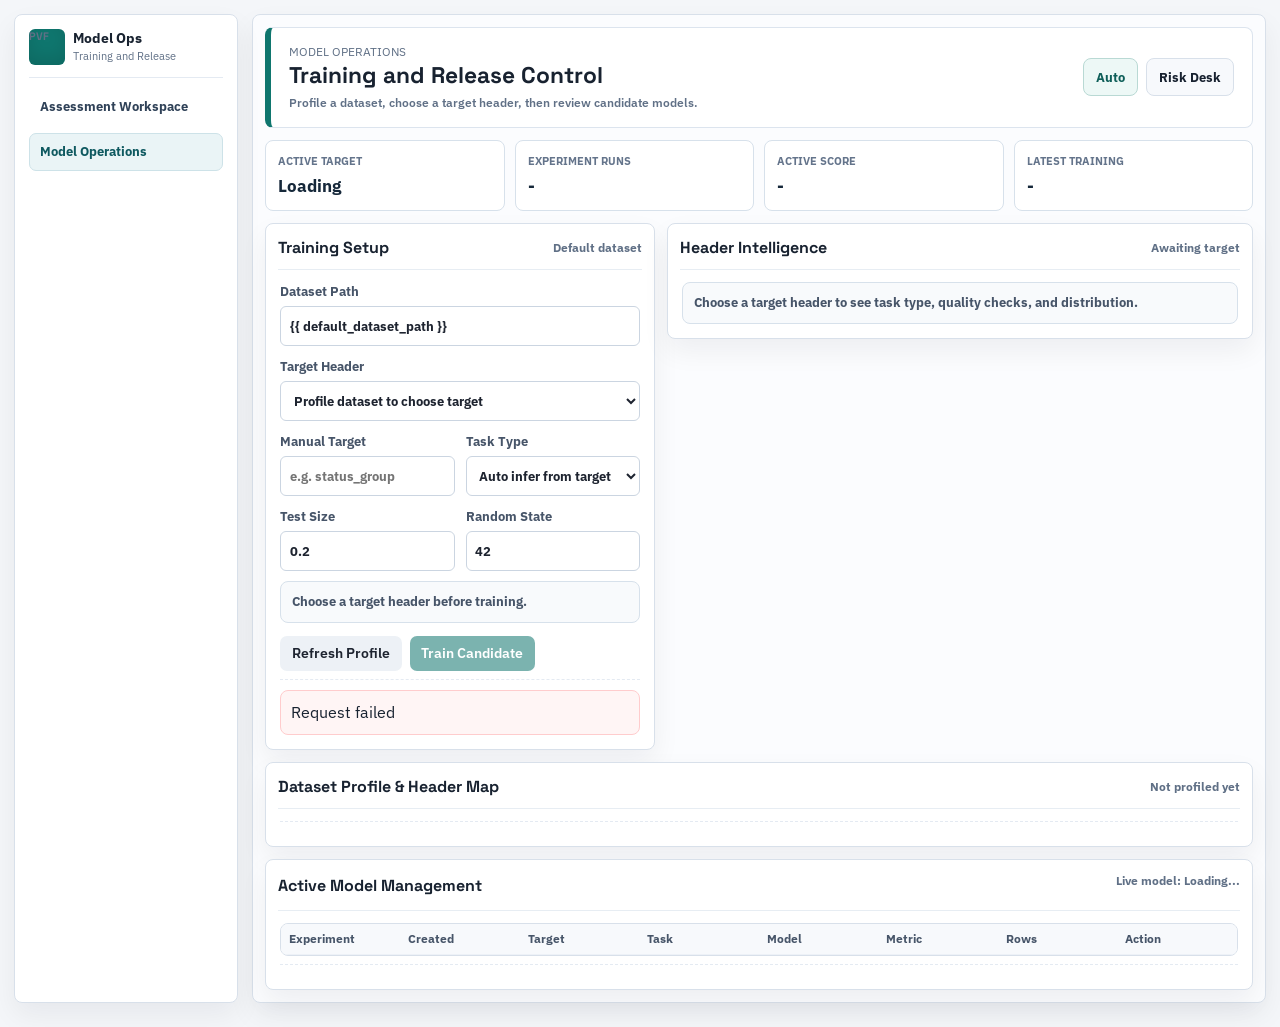
==== commit f2db6dc1: "feat(worker): enhance ML prediction handling and UI updates - Added support for displaying active mo" ====
--- a/templates/dev.html
+++ b/templates/dev.html
@@ -10,7 +10,7 @@
       href="https://fonts.googleapis.com/css2?family=Space+Grotesk:wght@500;600;700&family=IBM+Plex+Sans:wght@400;500;600&display=swap"
       rel="stylesheet"
     />
-    <link rel="stylesheet" href="/static/css/style.css" />
+    <link rel="stylesheet" href="/static/css/style.css?v=20260528-worker-ui2" />
   </head>
   <body class="layout-dev ux-v2" data-default-dataset="{{ default_dataset_path }}">
     <main class="shell-v2">
@@ -29,12 +29,16 @@
       </aside>
 
       <section class="workspace-v2">
-        <header class="top-v2">
+        <header class="top-v2 ops-top-v2">
           <div>
-            <p class="kicker-v2">Model Operations</p>
-            <h1>Training and Release Control</h1>
+            <p id="dev-mode-kicker" class="kicker-v2">Model Operations</p>
+            <h1 id="dev-page-title">Training and Release Control</h1>
+            <span id="dev-page-subtitle">Profile a dataset, choose a target header, then review candidate models.</span>
           </div>
-          <a class="top-link-v2" href="/">Risk Desk</a>
+          <div class="top-v2-actions">
+            <span id="dev-mode-pill" class="ops-mode-pill">Auto</span>
+            <a class="top-link-v2" href="/">Risk Desk</a>
+          </div>
         </header>
 
         <section class="ops-kpi-grid" aria-label="Model operations summary">
@@ -56,57 +60,83 @@
           </article>
         </section>
 
-        <section class="panel-v2">
-          <div class="panel-head-v2">
-            <h2>Dataset Profile</h2>
-            <span id="ops-dataset-name">Default dataset</span>
-          </div>
-          <div class="dev-grid">
-            <label>
-              Dataset Path
-              <input id="dev-dataset-path" type="text" />
-            </label>
-          </div>
-          <div class="worker-actions">
-            <button id="dev-profile-btn" class="btn">Profile Dataset</button>
-          </div>
-          <div id="dev-profile-output" class="output"></div>
+        <section class="ops-workbench-grid">
+          <section class="panel-v2 ops-setup-panel">
+            <div class="panel-head-v2">
+              <h2>Training Setup</h2>
+              <span id="ops-dataset-name">Default dataset</span>
+            </div>
+            <div class="dev-grid">
+              <label class="wide">
+                Dataset Path
+                <input id="dev-dataset-path" type="text" />
+              </label>
+              <input id="dev-train-dataset-path" type="hidden" />
+              <label class="wide">
+                Target Header
+                <select id="dev-target-select">
+                  <option value="">Profile dataset to choose target</option>
+                </select>
+              </label>
+              <label>
+                Manual Target
+                <input id="dev-target-column" type="text" placeholder="e.g. status_group" />
+              </label>
+              <label>
+                Task Type
+                <select id="dev-task-type">
+                  <option value="">Auto infer from target</option>
+                  <option value="classification">Classification</option>
+                  <option value="regression">Regression</option>
+                </select>
+              </label>
+              <label>
+                Test Size
+                <input id="dev-test-size" type="number" min="0.05" max="0.5" step="0.05" value="0.2" />
+              </label>
+              <label>
+                Random State
+                <input id="dev-random-state" type="number" value="42" />
+              </label>
+            </div>
+            <div id="dev-target-status" class="ops-target-status">Profile the dataset to inspect trainable targets.</div>
+            <div class="worker-actions">
+              <button id="dev-profile-btn" class="btn">Refresh Profile</button>
+              <button id="dev-train-btn" class="btn primary" disabled>Train Candidate</button>
+            </div>
+            <section id="dev-training-progress" class="ops-training-progress" aria-live="polite" hidden>
+              <div class="ops-progress-head">
+                <div>
+                  <span id="dev-progress-kicker">Training</span>
+                  <strong id="dev-progress-title">Preparing candidate run</strong>
+                </div>
+                <em id="dev-progress-percent">0%</em>
+              </div>
+              <div class="ops-progress-track" aria-hidden="true">
+                <span id="dev-progress-bar"></span>
+              </div>
+              <p id="dev-progress-step">Preparing dataset and target profile.</p>
+            </section>
+            <div id="dev-train-output" class="output"></div>
+          </section>
+
+          <section class="panel-v2 ops-intel-panel">
+            <div class="panel-head-v2">
+              <h2 id="dev-intel-title">Header Intelligence</h2>
+              <span id="dev-intel-mode">Awaiting target</span>
+            </div>
+            <div id="dev-target-intel" class="ops-target-intel">
+              <div class="ops-empty-state">Choose a target header to see task type, quality checks, and class or numeric distribution.</div>
+            </div>
+          </section>
         </section>
 
         <section class="panel-v2">
           <div class="panel-head-v2">
-            <h2>Train Candidate Model</h2>
+            <h2>Dataset Profile & Header Map</h2>
+            <span id="dev-profile-summary">Not profiled yet</span>
           </div>
-          <div class="dev-grid">
-            <label>
-              Dataset Path
-              <input id="dev-train-dataset-path" type="text" />
-            </label>
-            <label>
-              Target Column
-              <input id="dev-target-column" type="text" placeholder="e.g. status" />
-            </label>
-            <label>
-              Task Type
-              <select id="dev-task-type">
-                <option value="">Auto</option>
-                <option value="classification">Classification</option>
-                <option value="regression">Regression</option>
-              </select>
-            </label>
-            <label>
-              Test Size
-              <input id="dev-test-size" type="number" min="0.05" max="0.5" step="0.05" value="0.2" />
-            </label>
-            <label>
-              Random State
-              <input id="dev-random-state" type="number" value="42" />
-            </label>
-          </div>
-          <div class="worker-actions">
-            <button id="dev-train-btn" class="btn primary">Train Candidate</button>
-          </div>
-          <div id="dev-train-output" class="output"></div>
+          <div id="dev-profile-output" class="output"></div>
         </section>
 
         <section class="panel-v2">
@@ -136,6 +166,6 @@
       </section>
     </main>
 
-    <script src="/static/js/dev.js"></script>
+    <script src="/static/js/dev.js?v=20260528-dev3"></script>
   </body>
 </html>
--- a/static/css/style.css
+++ b/static/css/style.css
@@ -58,17 +58,17 @@
 .page {
   position: relative;
   z-index: 1;
-  width: min(1200px, 94vw);
-  margin: 2.2rem auto 4rem;
-  display: grid;
-  gap: 1.25rem;
+  width: min(1280px, 95vw);
+  margin: 1.2rem auto 2.2rem;
+  display: grid;
+  gap: 0.8rem;
 }
 
 .hero {
   background: linear-gradient(135deg, #0f766e 0%, #2c7a7b 58%, #f4a261 100%);
   color: #fff;
-  border-radius: 1.1rem;
-  padding: 2rem;
+  border-radius: 0.9rem;
+  padding: 1.25rem 1.35rem;
   box-shadow: var(--shadow);
   animation: reveal 0.6s ease;
 }
@@ -107,15 +107,15 @@
 .card {
   background: var(--card);
   border: 1px solid rgba(15, 118, 110, 0.14);
-  border-radius: 1rem;
-  padding: 1.35rem;
+  border-radius: 0.85rem;
+  padding: 1rem;
   box-shadow: var(--shadow);
   animation: reveal 0.5s ease;
 }
 
 .grid {
   display: grid;
-  gap: 0.85rem;
+  gap: 0.65rem;
 }
 
 .grid.two {
@@ -125,8 +125,8 @@
 label {
   display: flex;
   flex-direction: column;
-  gap: 0.35rem;
-  font-size: 0.9rem;
+  gap: 0.28rem;
+  font-size: 0.84rem;
   color: var(--muted);
 }
 
@@ -145,9 +145,10 @@
 select,
 textarea {
   width: 100%;
-  padding: 0.62rem 0.72rem;
+  min-height: 2.2rem;
+  padding: 0.5rem 0.62rem;
   border: 1px solid var(--line);
-  border-radius: 0.65rem;
+  border-radius: 0.52rem;
   background: #fff;
   color: var(--ink);
 }
@@ -166,14 +167,16 @@
 .actions {
   display: flex;
   flex-wrap: wrap;
-  gap: 0.6rem;
-  margin: 1rem 0 0.45rem;
+  gap: 0.45rem;
+  margin: 0.72rem 0 0.3rem;
 }
 
 .btn {
   border: none;
-  border-radius: 0.68rem;
-  padding: 0.62rem 0.92rem;
+  border-radius: 0.56rem;
+  min-height: 2.1rem;
+  padding: 0.46rem 0.74rem;
+  font-size: 0.85rem;
   font-weight: 600;
   color: var(--ink);
   background: #edf1f6;
@@ -197,16 +200,16 @@
 }
 
 .output {
-  margin-top: 0.75rem;
+  margin-top: 0.5rem;
   border-top: 1px dashed var(--line);
-  padding-top: 0.85rem;
+  padding-top: 0.62rem;
 }
 
 .output-box {
   background: #f7fafc;
   border: 1px solid #e4ebf4;
-  border-radius: 0.75rem;
-  padding: 0.8rem;
+  border-radius: 0.62rem;
+  padding: 0.62rem;
   overflow: auto;
 }
 
@@ -218,16 +221,16 @@
 .pill-row {
   display: flex;
   flex-wrap: wrap;
-  gap: 0.55rem;
-  margin-bottom: 0.85rem;
+  gap: 0.4rem;
+  margin-bottom: 0.62rem;
 }
 
 .pill {
   background: var(--primary-soft);
   border: 1px solid #cdebed;
   border-radius: 999px;
-  padding: 0.34rem 0.7rem;
-  font-size: 0.84rem;
+  padding: 0.26rem 0.56rem;
+  font-size: 0.78rem;
 }
 
 .pill.accent {
@@ -236,18 +239,18 @@
 }
 
 .intake-form {
-  margin-top: 0.4rem;
+  margin-top: 0.28rem;
   display: grid;
   grid-template-columns: repeat(3, minmax(0, 1fr));
-  gap: 0.8rem;
+  gap: 0.55rem;
 }
 
 .profile-card {
   background: #f9fbff;
   border: 1px solid #dce5f5;
-  border-radius: 0.9rem;
-  padding: 0.95rem;
-  margin-top: 0.8rem;
+  border-radius: 0.72rem;
+  padding: 0.72rem;
+  margin-top: 0.55rem;
 }
 
 .profile-title {
@@ -263,15 +266,15 @@
 .metrics-grid {
   display: grid;
   grid-template-columns: repeat(4, minmax(0, 1fr));
-  gap: 0.55rem;
-  margin-bottom: 0.8rem;
+  gap: 0.45rem;
+  margin-bottom: 0.58rem;
 }
 
 .metric {
   background: #fff;
   border: 1px solid #e4e9f2;
-  border-radius: 0.7rem;
-  padding: 0.55rem;
+  border-radius: 0.58rem;
+  padding: 0.42rem;
 }
 
 .metric .label {
@@ -324,18 +327,18 @@
   overflow-x: auto;
   background: #fff;
   border: 1px solid #e5e9f2;
-  border-radius: 0.7rem;
+  border-radius: 0.58rem;
 }
 
 table {
   width: 100%;
   border-collapse: collapse;
-  font-size: 0.83rem;
+  font-size: 0.8rem;
 }
 
 th,
 td {
-  padding: 0.46rem 0.55rem;
+  padding: 0.38rem 0.48rem;
   border-bottom: 1px solid #edf1f7;
   text-align: left;
 }
@@ -546,7 +549,16 @@
 }
 
 #dev-experiments-table {
-  min-width: 980px;
+  width: 100%;
+  min-width: 0;
+  table-layout: fixed;
+  word-break: break-word;
+}
+
+#dev-experiments-table th,
+#dev-experiments-table td {
+  white-space: normal;
+  word-wrap: break-word;
 }
 
 .ops-page {
@@ -1467,11 +1479,11 @@
 }
 
 .ux-v2 .shell-v2 {
-  width: min(1360px, calc(100vw - 32px));
-  margin: 16px auto 30px;
-  display: grid;
-  grid-template-columns: 230px minmax(0, 1fr);
-  gap: 14px;
+  width: min(1450px, calc(100vw - 22px));
+  margin: 10px auto 20px;
+  display: grid;
+  grid-template-columns: 210px minmax(0, 1fr);
+  gap: 10px;
 }
 
 .ux-v2 .rail-v2,
@@ -1483,42 +1495,43 @@
 }
 
 .ux-v2 .rail-v2 {
-  padding: 14px;
+  padding: 10px;
   display: grid;
   align-content: start;
-  gap: 16px;
+  gap: 10px;
   position: sticky;
-  top: 12px;
-  min-height: calc(100vh - 48px);
+  top: 8px;
+  min-height: calc(100vh - 28px);
 }
 
 .ux-v2 .rail-brand {
   display: flex;
   align-items: center;
-  gap: 10px;
+  gap: 8px;
 }
 
 .ux-v2 .rail-logo {
-  width: 42px;
-  height: 42px;
+  width: 36px;
+  height: 36px;
   display: grid;
   place-items: center;
-  border-radius: 8px;
+  border-radius: 6px;
   background: linear-gradient(145deg, var(--ux-brand) 0%, #0f6672 100%);
   color: #fff;
   font-family: "Space Grotesk", sans-serif;
+  font-size: 0.78rem;
   font-weight: 700;
 }
 
 .ux-v2 .rail-brand strong {
   display: block;
-  font-size: 0.95rem;
+  font-size: 0.86rem;
 }
 
 .ux-v2 .rail-brand span {
   display: block;
   color: var(--ux-muted);
-  font-size: 0.76rem;
+  font-size: 0.68rem;
 }
 
 .ux-v2 .rail-nav {
@@ -1530,10 +1543,10 @@
   text-decoration: none;
   color: #304258;
   font-weight: 700;
-  font-size: 0.88rem;
+  font-size: 0.8rem;
   border: 1px solid transparent;
-  border-radius: 7px;
-  padding: 10px 11px;
+  border-radius: 6px;
+  padding: 8px 9px;
 }
 
 .ux-v2 .rail-nav a:hover,
@@ -1597,9 +1610,9 @@
 }
 
 .ux-v2 .workspace-v2 {
-  padding: 14px;
-  display: grid;
-  gap: 14px;
+  padding: 10px;
+  display: grid;
+  gap: 10px;
 }
 
 .ux-v2 .top-v2 {
@@ -1608,8 +1621,8 @@
   align-items: center;
   gap: 12px;
   border: 1px solid var(--ux-line);
-  border-radius: 9px;
-  padding: 14px 16px;
+  border-radius: 8px;
+  padding: 11px 12px;
   background: linear-gradient(125deg, #0a6f78 0%, #145d6a 58%, #23344b 100%);
   color: #fff;
 }
@@ -1624,8 +1637,50 @@
 
 .ux-v2 .top-v2 h1 {
   margin: 0;
-  font-size: 1.6rem;
+  font-size: 1.32rem;
   line-height: 1.14;
+}
+
+.ux-v2 .top-v2 #dev-page-subtitle {
+  display: block;
+  margin-top: 4px;
+  max-width: 76ch;
+  color: rgba(255, 255, 255, 0.84);
+  font-size: 0.78rem;
+  font-weight: 600;
+}
+
+.ux-v2 .top-v2-actions {
+  display: flex;
+  align-items: center;
+  justify-content: flex-end;
+  gap: 8px;
+  flex-wrap: wrap;
+}
+
+.ux-v2 .ops-mode-pill {
+  min-height: 38px;
+  border: 1px solid rgba(255, 255, 255, 0.28);
+  border-radius: 8px;
+  display: inline-flex;
+  align-items: center;
+  padding: 0 12px;
+  color: #fff;
+  background: rgba(255, 255, 255, 0.14);
+  font-size: 0.82rem;
+  font-weight: 800;
+}
+
+.ux-v2.ops-mode-classification .top-v2 {
+  background: linear-gradient(125deg, #075f63 0%, #0f766e 54%, #264a5f 100%);
+}
+
+.ux-v2.ops-mode-regression .top-v2 {
+  background: linear-gradient(125deg, #7c3f0c 0%, #b45309 54%, #374151 100%);
+}
+
+.ux-v2.ops-mode-blocked .top-v2 {
+  background: linear-gradient(125deg, #7f1d1d 0%, #a13d2d 54%, #374151 100%);
 }
 
 .ux-v2 .model-v2,
@@ -1659,15 +1714,15 @@
 .ux-v2 .ops-kpi-grid {
   display: grid;
   grid-template-columns: repeat(4, minmax(0, 1fr));
-  gap: 10px;
+  gap: 8px;
 }
 
 .ux-v2 .ops-kpi,
 .ux-v2 .ops-stat {
   min-width: 0;
   border: 1px solid #d7e1eb;
-  border-radius: 8px;
-  padding: 12px;
+  border-radius: 7px;
+  padding: 9px;
   background: #ffffff;
 }
 
@@ -1697,6 +1752,12 @@
   display: grid;
   grid-template-columns: repeat(3, minmax(0, 1fr));
   gap: 12px;
+}
+
+.ux-v2 .ops-workbench-grid {
+  display: grid;
+  grid-template-columns: minmax(340px, 0.85fr) minmax(0, 1.15fr);
+  gap: 10px;
 }
 
 .ux-v2 .ops-subpanel {
@@ -1742,6 +1803,24 @@
   cursor: default;
 }
 
+.ux-v2 .target-chip.ready {
+  border-color: #9ac7bd;
+  color: #0f5f59;
+  background: #eefaf7;
+}
+
+.ux-v2 .target-chip.review {
+  border-color: #e6c384;
+  color: #7c4a03;
+  background: #fff8e8;
+}
+
+.ux-v2 .target-chip.blocked {
+  border-color: #ebb2aa;
+  color: #8a2d23;
+  background: #fff1ef;
+}
+
 .ux-v2 .compact-table table {
   min-width: 0;
 }
@@ -1800,17 +1879,79 @@
   font-weight: 700;
 }
 
+.ux-v2 .ops-empty-state,
+.ux-v2 .ops-target-status {
+  border: 1px solid #d7e1eb;
+  border-radius: 8px;
+  padding: 10px 11px;
+  color: #475569;
+  background: #f8fafc;
+  font-size: 0.84rem;
+  font-weight: 700;
+}
+
+.ux-v2 .ops-target-status {
+  margin-top: 10px;
+}
+
+.ux-v2 .ops-target-status.ready {
+  border-color: #9ac7bd;
+  color: #0f5f59;
+  background: #eefaf7;
+}
+
+.ux-v2 .ops-target-status.review {
+  border-color: #e6c384;
+  color: #7c4a03;
+  background: #fff8e8;
+}
+
+.ux-v2 .ops-target-status.blocked {
+  border-color: #ebb2aa;
+  color: #8a2d23;
+  background: #fff1ef;
+}
+
+.ux-v2 .ops-issue-panel ul {
+  margin: 0;
+  padding-left: 18px;
+  color: #475569;
+  font-size: 0.84rem;
+  font-weight: 700;
+}
+
+.ux-v2 .ops-review-callout {
+  border-color: #c8d4df;
+  background: #f7fbfc;
+}
+
+.ux-v2 .ops-review-callout p {
+  margin: 0;
+  color: #475569;
+  font-size: 0.86rem;
+  font-weight: 700;
+}
+
+.ux-v2 .ops-row-error td {
+  color: #8a2d23;
+  background: #fff7f5;
+}
+
+.ux-v2 .ops-active-row td {
+  background: #eefaf7;
+}
+
 .ux-v2 .grid-v2 {
   display: grid;
   grid-template-columns: minmax(360px, 0.86fr) minmax(0, 1.14fr);
-  gap: 14px;
+  gap: 10px;
 }
 
 .ux-v2 .panel-v2 {
   border: 1px solid var(--ux-line);
-  border-radius: 9px;
+  border-radius: 8px;
   background: var(--ux-surface);
-  padding: 14px;
+  padding: 10px;
   animation: panel-rise 320ms ease;
 }
 
@@ -1820,23 +1961,23 @@
   align-items: baseline;
   gap: 10px;
   border-bottom: 1px solid #e7edf3;
-  padding-bottom: 10px;
+  padding-bottom: 8px;
 }
 
 .ux-v2 .panel-head-v2 h2 {
   margin: 0;
-  font-size: 1.02rem;
+  font-size: 0.94rem;
 }
 
 .ux-v2 .panel-head-v2 span {
   color: var(--ux-muted);
-  font-size: 0.8rem;
+  font-size: 0.74rem;
   font-weight: 700;
 }
 
 .ux-v2 .form-v2 {
   display: grid;
-  gap: 12px;
+  gap: 9px;
 }
 
 .ux-v2 .form-progress-v2 {
@@ -1876,20 +2017,20 @@
 }
 
 .ux-v2 .app-tools-v2 {
-  margin-top: 10px;
+  margin-top: 7px;
   display: flex;
   flex-wrap: wrap;
+  gap: 6px;
+}
+
+.ux-v2 .app-tools-v2 .btn {
+  min-height: 31px;
+  font-size: 0.78rem;
+  padding: 0 9px;
+}
+
+.ux-v2 .risk-output {
   gap: 8px;
-}
-
-.ux-v2 .app-tools-v2 .btn {
-  min-height: 34px;
-  font-size: 0.82rem;
-  padding: 0 11px;
-}
-
-.ux-v2 .risk-output {
-  gap: 12px;
 }
 
 .ux-v2 .risk-summary,
@@ -2112,10 +2253,10 @@
 }
 
 .ux-v2 .intelligence-grid-v2 {
-  margin-top: 10px;
+  margin-top: 8px;
   display: grid;
   grid-template-columns: repeat(2, minmax(0, 1fr));
-  gap: 12px;
+  gap: 8px;
 }
 
 .ux-v2 .history-list,
@@ -2212,8 +2353,13 @@
 .ux-v2 select,
 .ux-v2 textarea {
   border: 1px solid #c8d4df;
-  border-radius: 7px;
-  min-height: 42px;
+  border-radius: 6px;
+  min-height: 36px;
+  padding: 0.42rem 0.55rem;
+}
+
+.ux-v2 textarea {
+  min-height: 82px;
 }
 
 .ux-v2 .table-wrap {
@@ -2222,6 +2368,332 @@
 
 .ux-v2 .output-box {
   border-radius: 8px;
+}
+
+.layout-dev.ux-v2 {
+  --ux-bg: #f4f6f9;
+  --ux-surface: #ffffff;
+  --ux-surface-soft: #f7f9fc;
+  --ux-ink: #182230;
+  --ux-muted: #607086;
+  --ux-line: #d8e0ea;
+  --ux-brand: #0f766e;
+  background: #f4f6f9;
+}
+
+.layout-dev.ux-v2 .shell-v2 {
+  width: min(1480px, calc(100vw - 28px));
+  margin: 14px auto 24px;
+  grid-template-columns: 224px minmax(0, 1fr);
+  gap: 14px;
+}
+
+.layout-dev.ux-v2 .rail-v2,
+.layout-dev.ux-v2 .workspace-v2,
+.layout-dev.ux-v2 .panel-v2 {
+  border-color: var(--ux-line);
+  box-shadow: 0 12px 28px rgba(15, 23, 42, 0.06);
+}
+
+.layout-dev.ux-v2 .rail-v2 {
+  padding: 14px;
+  border-radius: 8px;
+  background: #ffffff;
+}
+
+.layout-dev.ux-v2 .rail-brand {
+  padding-bottom: 12px;
+  border-bottom: 1px solid #e4eaf2;
+}
+
+.layout-dev.ux-v2 .rail-logo {
+  background: #0f766e;
+  box-shadow: inset 0 -8px 16px rgba(0, 0, 0, 0.1);
+}
+
+.layout-dev.ux-v2 .rail-nav a {
+  border-radius: 7px;
+  padding: 9px 10px;
+}
+
+.layout-dev.ux-v2 .workspace-v2 {
+  gap: 12px;
+  border-radius: 8px;
+  padding: 12px;
+  background: #fbfcfe;
+}
+
+.layout-dev.ux-v2 .top-v2 {
+  position: relative;
+  overflow: hidden;
+  border: 1px solid #dce4ee;
+  border-left: 6px solid #0f766e;
+  border-radius: 8px;
+  padding: 16px 18px;
+  color: #182230;
+  background: #ffffff;
+}
+
+.layout-dev.ux-v2.ops-mode-regression .top-v2 {
+  border-left-color: #b45309;
+}
+
+.layout-dev.ux-v2.ops-mode-blocked .top-v2 {
+  border-left-color: #b42318;
+}
+
+.layout-dev.ux-v2 .kicker-v2,
+.layout-dev.ux-v2 .top-v2 #dev-page-subtitle {
+  color: #607086;
+  opacity: 1;
+}
+
+.layout-dev.ux-v2 .top-v2 h1 {
+  color: #182230;
+  font-size: 1.42rem;
+}
+
+.layout-dev.ux-v2 .ops-mode-pill {
+  border-color: #b9d9d4;
+  color: #0f5f59;
+  background: #edf8f6;
+}
+
+.layout-dev.ux-v2.ops-mode-regression .ops-mode-pill {
+  border-color: #f0c987;
+  color: #8a4b06;
+  background: #fff7e6;
+}
+
+.layout-dev.ux-v2.ops-mode-blocked .ops-mode-pill {
+  border-color: #f0b8b2;
+  color: #912018;
+  background: #fff1ef;
+}
+
+.layout-dev.ux-v2 .top-link-v2 {
+  color: #182230;
+  border-color: #d8e0ea;
+  background: #f7f9fc;
+}
+
+.layout-dev.ux-v2 .ops-kpi-grid {
+  gap: 10px;
+}
+
+.layout-dev.ux-v2 .ops-kpi,
+.layout-dev.ux-v2 .ops-stat {
+  border-radius: 8px;
+  padding: 12px;
+  background: #ffffff;
+}
+
+.layout-dev.ux-v2 .ops-kpi strong,
+.layout-dev.ux-v2 .ops-stat strong {
+  font-size: 1.05rem;
+}
+
+.layout-dev.ux-v2 .ops-workbench-grid {
+  grid-template-columns: minmax(380px, 0.8fr) minmax(0, 1.2fr);
+  gap: 12px;
+  align-items: start;
+}
+
+.layout-dev.ux-v2 .panel-v2 {
+  border-radius: 8px;
+  padding: 14px;
+}
+
+.layout-dev.ux-v2 .panel-head-v2 {
+  align-items: center;
+  margin: -2px -2px 12px;
+  padding: 0 0 10px;
+}
+
+.layout-dev.ux-v2 .panel-head-v2 h2 {
+  color: #182230;
+  font-size: 1rem;
+}
+
+.layout-dev.ux-v2 .dev-grid {
+  gap: 11px;
+}
+
+.layout-dev.ux-v2 label {
+  color: #475569;
+  font-weight: 800;
+}
+
+.layout-dev.ux-v2 input,
+.layout-dev.ux-v2 select {
+  min-height: 40px;
+  border-color: #cbd5e1;
+  background: #ffffff;
+}
+
+.layout-dev.ux-v2 input:focus,
+.layout-dev.ux-v2 select:focus {
+  border-color: #0f766e;
+  outline: 3px solid rgba(15, 118, 110, 0.14);
+}
+
+.layout-dev.ux-v2 .worker-actions {
+  align-items: center;
+  gap: 8px;
+}
+
+.layout-dev.ux-v2 .btn,
+.layout-dev.ux-v2 .dev-action-btn {
+  border-radius: 7px;
+  box-shadow: none;
+}
+
+.layout-dev.ux-v2 .btn.primary {
+  background: #0f766e;
+}
+
+.layout-dev.ux-v2.ops-mode-regression .btn.primary {
+  background: #b45309;
+}
+
+.layout-dev.ux-v2 .btn:disabled {
+  cursor: not-allowed;
+  opacity: 0.55;
+}
+
+.layout-dev.ux-v2 .ops-subpanel {
+  border-radius: 8px;
+  background: #ffffff;
+}
+
+.layout-dev.ux-v2 .table-wrap {
+  border-radius: 8px;
+  background: #ffffff;
+}
+
+.layout-dev.ux-v2 table th {
+  background: #f7f9fc;
+  color: #475569;
+  font-size: 0.76rem;
+}
+
+.layout-dev.ux-v2 table td {
+  border-top-color: #eef2f7;
+}
+
+.layout-dev.ux-v2 .output {
+  border-top-color: #e4eaf2;
+}
+
+.layout-dev.ux-v2 .ops-training-progress {
+  margin-top: 12px;
+  border: 1px solid #d8e0ea;
+  border-radius: 8px;
+  padding: 12px;
+  background: #ffffff;
+}
+
+.layout-dev.ux-v2 .ops-training-progress[hidden] {
+  display: none;
+}
+
+.layout-dev.ux-v2 .ops-progress-head {
+  display: flex;
+  align-items: center;
+  justify-content: space-between;
+  gap: 12px;
+}
+
+.layout-dev.ux-v2 .ops-progress-head span {
+  display: block;
+  color: #607086;
+  font-size: 0.68rem;
+  font-weight: 900;
+  text-transform: uppercase;
+}
+
+.layout-dev.ux-v2 .ops-progress-head strong {
+  display: block;
+  margin-top: 3px;
+  color: #182230;
+  font-size: 0.9rem;
+}
+
+.layout-dev.ux-v2 .ops-progress-head em {
+  color: #0f766e;
+  font-size: 0.84rem;
+  font-style: normal;
+  font-weight: 900;
+}
+
+.layout-dev.ux-v2.ops-mode-regression .ops-progress-head em {
+  color: #b45309;
+}
+
+.layout-dev.ux-v2 .ops-progress-track {
+  height: 10px;
+  overflow: hidden;
+  border-radius: 999px;
+  margin-top: 11px;
+  background: #e8eef5;
+}
+
+.layout-dev.ux-v2 .ops-progress-track span {
+  position: relative;
+  display: block;
+  width: 0;
+  height: 100%;
+  border-radius: inherit;
+  background: #0f766e;
+  transition: width 260ms ease;
+}
+
+.layout-dev.ux-v2.ops-mode-regression .ops-progress-track span {
+  background: #b45309;
+}
+
+.layout-dev.ux-v2 .ops-progress-track span::after {
+  content: "";
+  position: absolute;
+  inset: 0;
+  background: linear-gradient(90deg, transparent, rgba(255, 255, 255, 0.42), transparent);
+  animation: ops-progress-sheen 1.1s linear infinite;
+}
+
+.layout-dev.ux-v2 .ops-training-progress.complete .ops-progress-track span::after,
+.layout-dev.ux-v2 .ops-training-progress.error .ops-progress-track span::after {
+  animation: none;
+}
+
+.layout-dev.ux-v2 .ops-training-progress.complete {
+  border-color: #b9d9d4;
+  background: #f4fbfa;
+}
+
+.layout-dev.ux-v2 .ops-training-progress.error {
+  border-color: #f0b8b2;
+  background: #fff7f5;
+}
+
+.layout-dev.ux-v2 .ops-training-progress.error .ops-progress-head em,
+.layout-dev.ux-v2 .ops-training-progress.error p {
+  color: #912018;
+}
+
+.layout-dev.ux-v2 .ops-training-progress p {
+  margin: 9px 0 0;
+  color: #607086;
+  font-size: 0.82rem;
+  font-weight: 700;
+}
+
+@keyframes ops-progress-sheen {
+  from {
+    transform: translateX(-100%);
+  }
+  to {
+    transform: translateX(100%);
+  }
 }
 
 @media (max-width: 1060px) {
@@ -2235,6 +2707,10 @@
   }
 
   .ux-v2 .grid-v2 {
+    grid-template-columns: 1fr;
+  }
+
+  .ux-v2 .ops-workbench-grid {
     grid-template-columns: 1fr;
   }
 
@@ -2304,3 +2780,1993 @@
     white-space: normal;
   }
 }
+
+/* PVF calculator redesign */
+.pvf-calculator {
+  --pvf-bg: #f4f4f4;
+  --pvf-surface: #ffffff;
+  --pvf-ink: #111827;
+  --pvf-muted: #9aa0a6;
+  --pvf-line: #dedede;
+  --pvf-soft-line: #ececec;
+  --pvf-green: #92c232;
+  --pvf-green-dark: #71971f;
+  --pvf-blue: #2563eb;
+  --pvf-amber: #b7791f;
+  --pvf-red: #dc2626;
+  --pvf-charcoal: #17191c;
+  --pvf-shadow: 0 2px 8px rgba(15, 23, 42, 0.05);
+  background: var(--pvf-bg);
+  color: var(--pvf-ink);
+}
+
+.pvf-calculator.is-dark {
+  --pvf-bg: #17191c;
+  --pvf-surface: #22252a;
+  --pvf-ink: #f3f5f7;
+  --pvf-muted: #a9b0b9;
+  --pvf-line: #3a3f47;
+  --pvf-soft-line: #30353c;
+  --pvf-charcoal: #08090b;
+  --pvf-shadow: 0 12px 28px rgba(0, 0, 0, 0.26);
+}
+
+.pvf-calculator .pvf-shell {
+  width: min(1152px, calc(100vw - 32px));
+  margin: 38px auto 48px;
+}
+
+.pvf-calculator .pvf-header {
+  min-height: 72px;
+  display: grid;
+  grid-template-columns: minmax(260px, 1fr) minmax(220px, auto) minmax(260px, 1fr);
+  align-items: center;
+  gap: 22px;
+}
+
+.pvf-calculator .pvf-brand {
+  display: inline-flex;
+  flex-direction: column;
+  justify-self: start;
+  text-decoration: none;
+  line-height: 1;
+}
+
+.pvf-calculator .pvf-brand-main {
+  display: flex;
+  align-items: baseline;
+  gap: 7px;
+  font-family: "Space Grotesk", sans-serif;
+}
+
+.pvf-calculator .pvf-brand-pvf {
+  color: #d0d2d4;
+  font-size: clamp(2.1rem, 4.3vw, 3.1rem);
+  font-weight: 700;
+  letter-spacing: 0;
+}
+
+.pvf-calculator .pvf-brand-scaffolding {
+  color: var(--pvf-green);
+  font-size: clamp(2rem, 4vw, 3rem);
+  font-weight: 400;
+  letter-spacing: 0;
+}
+
+.pvf-calculator .pvf-brand-tagline {
+  margin-top: -3px;
+  padding-left: clamp(106px, 12vw, 128px);
+  color: #c9cbcf;
+  font-size: 0.82rem;
+  font-weight: 600;
+}
+
+.pvf-calculator .pvf-page-title {
+  justify-self: center;
+  text-align: center;
+}
+
+.pvf-calculator .pvf-page-title p,
+.pvf-calculator .pvf-page-title span {
+  margin: 0;
+  color: var(--pvf-muted);
+  font-size: 0.74rem;
+  font-weight: 800;
+  text-transform: uppercase;
+}
+
+.pvf-calculator .pvf-page-title h1 {
+  margin: 1px 0;
+  font-size: 1.08rem;
+  line-height: 1.1;
+  text-transform: uppercase;
+}
+
+.pvf-calculator .pvf-header-actions {
+  justify-self: end;
+  display: flex;
+  align-items: center;
+  justify-content: flex-end;
+  flex-wrap: wrap;
+  gap: 10px;
+}
+
+.pvf-calculator .pvf-target-chip,
+.pvf-calculator .pvf-ops-link,
+.pvf-calculator .pvf-dark-toggle {
+  min-height: 42px;
+  display: inline-flex;
+  align-items: center;
+  border-radius: 8px;
+  font-size: 0.78rem;
+  font-weight: 800;
+  text-transform: uppercase;
+  white-space: nowrap;
+}
+
+.pvf-calculator .pvf-target-chip {
+  gap: 7px;
+  max-width: 230px;
+  padding: 0 12px;
+  color: var(--pvf-ink);
+  background: var(--pvf-surface);
+  border: 1px solid var(--pvf-line);
+}
+
+.pvf-calculator .pvf-target-chip span {
+  color: var(--pvf-muted);
+}
+
+.pvf-calculator .pvf-target-chip strong {
+  overflow: hidden;
+  text-overflow: ellipsis;
+}
+
+.pvf-calculator .pvf-ops-link,
+.pvf-calculator .pvf-dark-toggle {
+  border: 0;
+  padding: 0 18px;
+  color: #ffffff;
+  background: var(--pvf-charcoal);
+  text-decoration: none;
+  cursor: pointer;
+}
+
+.pvf-calculator .pvf-ops-link:hover,
+.pvf-calculator .pvf-dark-toggle:hover {
+  background: #2b2f35;
+}
+
+.pvf-calculator .pvf-rule {
+  height: 2px;
+  margin: 30px 0 18px;
+  background: var(--pvf-green);
+}
+
+.pvf-calculator .pvf-command-strip {
+  display: grid;
+  grid-template-columns: repeat(5, minmax(0, 1fr));
+  gap: 10px;
+  margin-bottom: 34px;
+}
+
+.pvf-calculator .pvf-command-card {
+  min-width: 0;
+  min-height: 74px;
+  display: grid;
+  align-content: center;
+  border: 1px solid var(--pvf-line);
+  border-radius: 8px;
+  padding: 12px 14px;
+  background: var(--pvf-surface);
+  box-shadow: var(--pvf-shadow);
+}
+
+.pvf-calculator .pvf-command-card span,
+.pvf-calculator .pvf-project-preview span,
+.pvf-calculator .pvf-decision-strip span {
+  display: block;
+  overflow: hidden;
+  color: var(--pvf-muted);
+  font-size: 0.7rem;
+  font-weight: 800;
+  text-overflow: ellipsis;
+  text-transform: uppercase;
+  white-space: nowrap;
+}
+
+.pvf-calculator .pvf-command-card strong,
+.pvf-calculator .pvf-project-preview strong,
+.pvf-calculator .pvf-decision-strip strong {
+  display: block;
+  min-width: 0;
+  margin-top: 5px;
+  overflow: hidden;
+  color: var(--pvf-ink);
+  font-size: 1rem;
+  font-weight: 800;
+  text-overflow: ellipsis;
+}
+
+.pvf-calculator .pvf-calculator-grid {
+  display: grid;
+  grid-template-columns: 360px minmax(0, 1fr);
+  gap: 40px;
+  align-items: start;
+}
+
+.pvf-calculator .pvf-project-card {
+  position: sticky;
+  top: 16px;
+  overflow: hidden;
+  border: 1px solid var(--pvf-line);
+  border-radius: 8px;
+  background: var(--pvf-surface);
+  box-shadow: var(--pvf-shadow);
+}
+
+.pvf-calculator .pvf-card-title {
+  display: flex;
+  align-items: center;
+  justify-content: space-between;
+  gap: 12px;
+  padding: 25px 24px;
+  border-bottom: 1px solid var(--pvf-line);
+}
+
+.pvf-calculator .pvf-card-title h1 {
+  margin: 0;
+  color: #293241;
+  font-size: 1rem;
+  font-weight: 800;
+  text-transform: uppercase;
+}
+
+.pvf-calculator .pvf-card-title span {
+  flex: 0 0 auto;
+  border: 1px solid var(--pvf-line);
+  border-radius: 999px;
+  padding: 5px 9px;
+  color: var(--pvf-muted);
+  background: color-mix(in srgb, var(--pvf-surface) 82%, var(--pvf-bg));
+  font-size: 0.68rem;
+  font-weight: 800;
+  text-transform: uppercase;
+}
+
+.pvf-calculator.is-ready .pvf-card-title span {
+  color: #416409;
+  border-color: color-mix(in srgb, var(--pvf-green) 72%, var(--pvf-line));
+  background: rgba(146, 194, 50, 0.12);
+}
+
+.pvf-calculator.is-dark.is-ready .pvf-card-title span {
+  color: #d8f59a;
+}
+
+.pvf-calculator.is-dark .pvf-card-title h1 {
+  color: var(--pvf-ink);
+}
+
+.pvf-calculator .pvf-card-body {
+  display: grid;
+  gap: 20px;
+  padding: 26px 24px 28px;
+}
+
+.pvf-calculator label {
+  gap: 10px;
+  color: var(--pvf-ink);
+  font-size: 0.78rem;
+  font-weight: 800;
+  text-transform: uppercase;
+}
+
+.pvf-calculator input,
+.pvf-calculator select,
+.pvf-calculator textarea {
+  min-height: 50px;
+  border: 2px solid var(--pvf-line);
+  border-radius: 8px;
+  padding: 0 17px;
+  color: var(--pvf-ink);
+  background: var(--pvf-surface);
+  font-size: 0.95rem;
+  font-weight: 500;
+  text-transform: none;
+}
+
+.pvf-calculator textarea {
+  min-height: 92px;
+  padding-top: 13px;
+}
+
+.pvf-calculator input::placeholder,
+.pvf-calculator textarea::placeholder {
+  color: #69717d;
+}
+
+.pvf-calculator input:focus,
+.pvf-calculator select:focus,
+.pvf-calculator textarea:focus {
+  border-color: var(--pvf-green);
+  outline: 3px solid rgba(146, 194, 50, 0.22);
+}
+
+.pvf-calculator .pvf-optional {
+  display: block;
+  border: 1px solid var(--pvf-line);
+  border-radius: 8px;
+  padding: 14px;
+  background: color-mix(in srgb, var(--pvf-surface) 86%, var(--pvf-bg));
+}
+
+.pvf-calculator .pvf-optional summary {
+  color: var(--pvf-ink);
+  font-size: 0.78rem;
+  font-weight: 800;
+  text-transform: uppercase;
+}
+
+.pvf-calculator .pvf-optional[open] {
+  display: grid;
+  gap: 16px;
+}
+
+.pvf-calculator .pvf-submit {
+  min-height: 54px;
+  border-radius: 8px;
+  color: #ffffff;
+  background: var(--pvf-green);
+  border-bottom: 5px solid var(--pvf-green-dark);
+  box-shadow: none;
+  font-size: 0.9rem;
+  font-weight: 800;
+  text-transform: uppercase;
+}
+
+.pvf-calculator .pvf-submit:hover {
+  background: #9ccb34;
+  transform: translateY(-1px);
+}
+
+.pvf-calculator .pvf-progress {
+  height: 8px;
+  margin-top: -2px;
+  background: color-mix(in srgb, var(--pvf-line) 70%, transparent);
+}
+
+.pvf-calculator .pvf-progress span {
+  background: var(--pvf-green);
+}
+
+.pvf-calculator .pvf-form-meta,
+.pvf-calculator .pvf-panel-heading,
+.pvf-calculator .pvf-results-heading {
+  display: flex;
+  align-items: baseline;
+  justify-content: space-between;
+  gap: 16px;
+}
+
+.pvf-calculator .pvf-form-meta {
+  color: var(--pvf-muted);
+  font-size: 0.74rem;
+  font-weight: 800;
+  text-transform: uppercase;
+}
+
+.pvf-calculator .input-readiness {
+  border: 1px dashed var(--pvf-line);
+  border-radius: 8px;
+  padding: 10px 12px;
+  color: var(--pvf-muted);
+  background: transparent;
+  font-size: 0.82rem;
+  font-weight: 800;
+  text-transform: none;
+}
+
+.pvf-calculator .input-readiness.ready {
+  color: #416409;
+  border-color: color-mix(in srgb, var(--pvf-green) 70%, var(--pvf-line));
+  background: rgba(146, 194, 50, 0.1);
+}
+
+.pvf-calculator.is-dark .input-readiness.ready {
+  color: #d8f59a;
+  background: rgba(146, 194, 50, 0.16);
+}
+
+.pvf-calculator .pvf-project-preview {
+  display: grid;
+  grid-template-columns: repeat(2, minmax(0, 1fr));
+  gap: 8px;
+  border-top: 1px solid var(--pvf-line);
+  padding-top: 16px;
+}
+
+.pvf-calculator .pvf-project-preview div {
+  min-width: 0;
+  border: 1px solid var(--pvf-soft-line);
+  border-radius: 8px;
+  padding: 10px 11px;
+  background: color-mix(in srgb, var(--pvf-surface) 90%, var(--pvf-bg));
+}
+
+.pvf-calculator .pvf-project-preview strong {
+  font-size: 0.88rem;
+}
+
+.pvf-calculator .pvf-results-card {
+  min-width: 0;
+}
+
+.pvf-calculator .pvf-results-heading {
+  min-height: 49px;
+  padding: 0 0 15px;
+  border-bottom: 1px solid var(--pvf-line);
+}
+
+.pvf-calculator .pvf-results-heading h2,
+.pvf-calculator .pvf-panel-heading h2 {
+  margin: 0;
+  color: var(--pvf-ink);
+  font-size: 1.15rem;
+  font-weight: 800;
+  text-transform: uppercase;
+}
+
+.pvf-calculator .pvf-results-heading span,
+.pvf-calculator .pvf-panel-heading span {
+  color: var(--pvf-muted);
+  font-size: 0.82rem;
+  font-weight: 800;
+}
+
+.pvf-calculator .pvf-results-output {
+  margin-top: 24px;
+  display: grid;
+  gap: 13px;
+}
+
+.pvf-calculator .pvf-decision-strip {
+  display: grid;
+  grid-template-columns: repeat(4, minmax(0, 1fr));
+  gap: 10px;
+  margin-top: 16px;
+  padding: 10px;
+  border: 1px solid var(--pvf-line);
+  border-radius: 8px;
+  background: color-mix(in srgb, var(--pvf-surface) 78%, var(--pvf-bg));
+}
+
+.pvf-calculator .pvf-decision-strip article {
+  min-width: 0;
+  border-left: 4px solid var(--pvf-blue);
+  border-radius: 7px;
+  padding: 10px 11px;
+  background: var(--pvf-surface);
+}
+
+.pvf-calculator .pvf-decision-strip.decision-low article:first-child {
+  border-left-color: #15803d;
+}
+
+.pvf-calculator .pvf-decision-strip.decision-medium article:first-child,
+.pvf-calculator .pvf-decision-strip.is-calculating article:first-child {
+  border-left-color: var(--pvf-amber);
+}
+
+.pvf-calculator .pvf-decision-strip.decision-high article:first-child {
+  border-left-color: var(--pvf-red);
+}
+
+.pvf-calculator .pvf-decision-strip strong {
+  white-space: normal;
+}
+
+.pvf-calculator .pvf-model-panel {
+  margin-top: 12px;
+  border: 1px solid var(--pvf-line);
+  border-left: 5px solid var(--pvf-blue);
+  border-radius: 8px;
+  padding: 12px;
+  background: var(--pvf-surface);
+}
+
+.pvf-calculator.active-task-regression .pvf-model-panel {
+  border-left-color: var(--pvf-amber);
+}
+
+.pvf-calculator.active-task-classification .pvf-model-panel {
+  border-left-color: var(--pvf-green);
+}
+
+.pvf-calculator .pvf-model-panel header {
+  display: flex;
+  align-items: center;
+  justify-content: space-between;
+  gap: 12px;
+  margin-bottom: 10px;
+}
+
+.pvf-calculator .pvf-model-panel header span,
+.pvf-calculator .pvf-model-grid span {
+  display: block;
+  overflow: hidden;
+  color: var(--pvf-muted);
+  font-size: 0.68rem;
+  font-weight: 800;
+  text-overflow: ellipsis;
+  text-transform: uppercase;
+  white-space: nowrap;
+}
+
+.pvf-calculator .pvf-model-panel header strong,
+.pvf-calculator .pvf-model-grid strong {
+  display: block;
+  min-width: 0;
+  margin-top: 4px;
+  overflow: hidden;
+  color: var(--pvf-ink);
+  font-size: 0.94rem;
+  font-weight: 800;
+  text-overflow: ellipsis;
+}
+
+.pvf-calculator .pvf-model-panel header em {
+  flex: 0 0 auto;
+  color: var(--pvf-muted);
+  font-size: 0.72rem;
+  font-style: normal;
+  font-weight: 800;
+  text-transform: uppercase;
+}
+
+.pvf-calculator .pvf-model-output {
+  min-width: 0;
+}
+
+.pvf-calculator .pvf-model-grid {
+  display: grid;
+  grid-template-columns: repeat(4, minmax(0, 1fr));
+  gap: 8px;
+}
+
+.pvf-calculator .pvf-model-grid div,
+.pvf-calculator .pvf-model-empty,
+.pvf-calculator .pvf-model-error {
+  min-width: 0;
+  border: 1px solid var(--pvf-soft-line);
+  border-radius: 8px;
+  padding: 10px 11px;
+  background: color-mix(in srgb, var(--pvf-surface) 90%, var(--pvf-bg));
+}
+
+.pvf-calculator .pvf-model-empty,
+.pvf-calculator .pvf-model-error {
+  color: var(--pvf-muted);
+  font-size: 0.82rem;
+  font-weight: 800;
+}
+
+.pvf-calculator .pvf-model-error {
+  color: var(--pvf-red);
+}
+
+.pvf-calculator .risk-empty {
+  min-height: 184px;
+  border: 3px dashed var(--pvf-line);
+  border-radius: 8px;
+  background: var(--pvf-surface);
+  color: var(--pvf-muted);
+  text-transform: uppercase;
+}
+
+.pvf-calculator .risk-empty strong,
+.pvf-calculator .risk-empty span {
+  display: inline;
+  color: var(--pvf-muted);
+  font-size: 0.82rem;
+  font-weight: 800;
+}
+
+.pvf-calculator .risk-empty strong::after {
+  content: " ";
+}
+
+.pvf-calculator .pvf-result-tools {
+  display: flex;
+  justify-content: flex-end;
+  flex-wrap: wrap;
+  gap: 8px;
+  margin-top: 14px;
+}
+
+.pvf-calculator .pvf-result-tools .btn {
+  min-height: 34px;
+  border: 1px solid var(--pvf-line);
+  border-radius: 8px;
+  color: var(--pvf-ink);
+  background: var(--pvf-surface);
+  font-size: 0.76rem;
+  font-weight: 800;
+  text-transform: uppercase;
+}
+
+.pvf-calculator .pvf-support-grid {
+  display: grid;
+  grid-template-columns: 360px minmax(0, 1fr);
+  gap: 40px;
+  align-items: start;
+  margin-top: 30px;
+}
+
+.pvf-calculator .pvf-context-panel,
+.pvf-calculator .pvf-intelligence-panel {
+  border-top: 1px solid var(--pvf-line);
+  padding-top: 18px;
+}
+
+.pvf-calculator .rail-context-grid {
+  margin-top: 14px;
+  display: grid;
+  grid-template-columns: repeat(2, minmax(0, 1fr));
+  gap: 10px;
+}
+
+.pvf-calculator .rail-context-grid div,
+.pvf-calculator .history-row,
+.pvf-calculator .highlight-row,
+.pvf-calculator .history-empty {
+  border: 1px solid var(--pvf-line);
+  border-radius: 8px;
+  background: var(--pvf-surface);
+}
+
+.pvf-calculator .rail-context-grid div {
+  min-width: 0;
+  padding: 12px;
+}
+
+.pvf-calculator .rail-context-grid span,
+.pvf-calculator .history-row header span,
+.pvf-calculator .history-row p,
+.pvf-calculator .highlight-row span {
+  color: var(--pvf-muted);
+}
+
+.pvf-calculator .rail-context-grid span {
+  display: block;
+  overflow: hidden;
+  font-size: 0.68rem;
+  font-weight: 800;
+  text-overflow: ellipsis;
+  text-transform: uppercase;
+  white-space: nowrap;
+}
+
+.pvf-calculator .rail-context-grid strong {
+  display: block;
+  margin-top: 5px;
+  color: var(--pvf-ink);
+  font-size: 1.2rem;
+  font-weight: 800;
+}
+
+.pvf-calculator .intelligence-grid-v2 {
+  margin-top: 14px;
+  display: grid;
+  grid-template-columns: repeat(2, minmax(0, 1fr));
+  gap: 12px;
+}
+
+.pvf-calculator .intelligence-v2 h3 {
+  margin: 0 0 9px;
+  color: var(--pvf-muted);
+  font-size: 0.76rem;
+  font-weight: 800;
+  text-transform: uppercase;
+}
+
+.pvf-calculator .history-list,
+.pvf-calculator .pinned-highlights {
+  display: grid;
+  gap: 8px;
+}
+
+.pvf-calculator .history-empty {
+  min-height: 58px;
+  display: grid;
+  place-items: center;
+  color: var(--pvf-muted);
+  font-size: 0.82rem;
+  font-weight: 800;
+}
+
+.pvf-calculator .history-row,
+.pvf-calculator .highlight-row {
+  padding: 10px 11px;
+}
+
+.pvf-calculator .history-row header {
+  display: flex;
+  justify-content: space-between;
+  gap: 10px;
+}
+
+.pvf-calculator .history-row header strong,
+.pvf-calculator .highlight-row strong {
+  color: var(--pvf-ink);
+}
+
+.pvf-calculator .history-metrics {
+  display: flex;
+  flex-wrap: wrap;
+  gap: 6px;
+  margin-top: 5px;
+}
+
+.pvf-calculator .history-metrics span {
+  border: 1px solid var(--pvf-line);
+  border-radius: 999px;
+  padding: 2px 7px;
+  color: var(--pvf-ink);
+  background: color-mix(in srgb, var(--pvf-surface) 88%, var(--pvf-bg));
+  font-size: 0.72rem;
+  font-weight: 700;
+}
+
+.pvf-calculator .highlight-row {
+  display: grid;
+  gap: 4px;
+}
+
+.pvf-calculator .risk-summary,
+.pvf-calculator .risk-evidence,
+.pvf-calculator .risk-recommendations,
+.pvf-calculator .risk-breakdown,
+.pvf-calculator .risk-brief,
+.pvf-calculator .risk-bars-panel,
+.pvf-calculator .team-assessment,
+.pvf-calculator .team-leaderboard-panel,
+.pvf-calculator .technical-payload {
+  border: 1px solid var(--pvf-line);
+  border-radius: 8px;
+  background: var(--pvf-surface);
+  color: var(--pvf-ink);
+}
+
+.pvf-calculator .team-assessment,
+.pvf-calculator .team-leaderboard-panel {
+  padding: 16px;
+}
+
+.pvf-calculator .team-assessment {
+  display: grid;
+  gap: 15px;
+  border-left: 5px solid #15803d;
+  background:
+    linear-gradient(90deg, rgba(146, 194, 50, 0.12), transparent 42%),
+    var(--pvf-surface);
+}
+
+.pvf-calculator .team-assessment.decision-medium {
+  border-left-color: var(--pvf-amber);
+  background:
+    linear-gradient(90deg, rgba(183, 121, 31, 0.12), transparent 42%),
+    var(--pvf-surface);
+}
+
+.pvf-calculator .team-assessment.decision-high {
+  border-left-color: var(--pvf-red);
+  background:
+    linear-gradient(90deg, rgba(220, 38, 38, 0.1), transparent 42%),
+    var(--pvf-surface);
+}
+
+.pvf-calculator .team-assessment-main {
+  display: grid;
+  grid-template-columns: minmax(0, 1fr) 148px;
+  gap: 18px;
+  align-items: stretch;
+}
+
+.pvf-calculator .team-kicker,
+.pvf-calculator .team-score-box span,
+.pvf-calculator .team-assessment-item span,
+.pvf-calculator .team-leaderboard-panel > header span,
+.pvf-calculator .team-rank-badge span,
+.pvf-calculator .team-stat span {
+  display: block;
+  color: var(--pvf-muted);
+  font-size: 0.7rem;
+  font-weight: 800;
+  text-transform: uppercase;
+}
+
+.pvf-calculator .team-assessment h3 {
+  margin: 5px 0 8px;
+  overflow: hidden;
+  color: var(--pvf-ink);
+  font-size: 1.55rem;
+  line-height: 1.1;
+  text-overflow: ellipsis;
+}
+
+.pvf-calculator .team-assessment p,
+.pvf-calculator .team-rank-identity p {
+  margin: 0;
+  color: var(--pvf-muted);
+  font-size: 0.88rem;
+  font-weight: 700;
+  line-height: 1.45;
+}
+
+.pvf-calculator .team-score-box {
+  min-width: 0;
+  display: grid;
+  align-content: center;
+  gap: 7px;
+  border: 1px solid var(--pvf-soft-line);
+  border-radius: 8px;
+  padding: 12px;
+  background: color-mix(in srgb, var(--pvf-surface) 91%, var(--pvf-bg));
+}
+
+.pvf-calculator .team-score-box strong {
+  color: var(--pvf-ink);
+  font-family: "Space Grotesk", sans-serif;
+  font-size: 2rem;
+  line-height: 1;
+}
+
+.pvf-calculator .team-score-box em {
+  color: var(--pvf-muted);
+  font-style: normal;
+  font-weight: 800;
+}
+
+.pvf-calculator .team-fit-meter {
+  height: 8px;
+  overflow: hidden;
+  border-radius: 999px;
+  background: color-mix(in srgb, var(--pvf-line) 70%, transparent);
+}
+
+.pvf-calculator .team-fit-meter span {
+  display: block;
+  height: 100%;
+  border-radius: inherit;
+  background: #15803d;
+}
+
+.pvf-calculator .team-fit-watch .team-fit-meter span {
+  background: var(--pvf-amber);
+}
+
+.pvf-calculator .team-fit-review .team-fit-meter span {
+  background: var(--pvf-red);
+}
+
+.pvf-calculator .team-assessment-grid {
+  display: grid;
+  grid-template-columns: repeat(3, minmax(0, 1fr));
+  gap: 9px;
+}
+
+.pvf-calculator .team-assessment-item {
+  min-width: 0;
+  border: 1px solid var(--pvf-soft-line);
+  border-radius: 8px;
+  padding: 10px 11px;
+  background: color-mix(in srgb, var(--pvf-surface) 94%, var(--pvf-bg));
+}
+
+.pvf-calculator .team-assessment-item strong {
+  display: block;
+  margin-top: 4px;
+  overflow: hidden;
+  color: var(--pvf-ink);
+  font-size: 0.94rem;
+  text-overflow: ellipsis;
+}
+
+.pvf-calculator .team-leaderboard-panel {
+  display: grid;
+  gap: 12px;
+}
+
+.pvf-calculator .team-leaderboard-panel > header {
+  display: flex;
+  align-items: baseline;
+  justify-content: space-between;
+  gap: 12px;
+}
+
+.pvf-calculator .team-leaderboard-panel h3 {
+  margin: 0;
+  color: var(--pvf-muted);
+  font-size: 0.9rem;
+  font-weight: 800;
+  text-transform: uppercase;
+}
+
+.pvf-calculator .team-rank-list {
+  display: grid;
+  gap: 9px;
+}
+
+.pvf-calculator .team-rank-card {
+  min-width: 0;
+  display: grid;
+  grid-template-columns: 58px minmax(0, 1.15fr) minmax(260px, 0.85fr);
+  gap: 12px;
+  align-items: stretch;
+  border: 1px solid var(--pvf-soft-line);
+  border-left: 5px solid #15803d;
+  border-radius: 8px;
+  padding: 12px;
+  background: color-mix(in srgb, var(--pvf-surface) 94%, var(--pvf-bg));
+}
+
+.pvf-calculator .team-rank-card.team-fit-watch {
+  border-left-color: var(--pvf-amber);
+}
+
+.pvf-calculator .team-rank-card.team-fit-review {
+  border-left-color: var(--pvf-red);
+}
+
+.pvf-calculator .team-rank-card.is-selected {
+  border-color: color-mix(in srgb, var(--pvf-green) 72%, var(--pvf-line));
+  box-shadow: inset 0 0 0 1px rgba(146, 194, 50, 0.25);
+}
+
+.pvf-calculator .team-rank-badge {
+  display: grid;
+  place-items: center;
+  border: 1px solid var(--pvf-soft-line);
+  border-radius: 8px;
+  background: var(--pvf-surface);
+  text-align: center;
+}
+
+.pvf-calculator .team-rank-badge strong {
+  color: var(--pvf-ink);
+  font-family: "Space Grotesk", sans-serif;
+  font-size: 1.15rem;
+}
+
+.pvf-calculator .team-rank-identity {
+  min-width: 0;
+  display: grid;
+  align-content: center;
+  gap: 8px;
+}
+
+.pvf-calculator .team-rank-name-row {
+  min-width: 0;
+  display: flex;
+  align-items: center;
+  gap: 8px;
+}
+
+.pvf-calculator .team-rank-name-row strong {
+  min-width: 0;
+  overflow: hidden;
+  color: var(--pvf-ink);
+  font-size: 1rem;
+  text-overflow: ellipsis;
+  white-space: nowrap;
+}
+
+.pvf-calculator .team-rank-name-row span {
+  flex: 0 0 auto;
+  border: 1px solid color-mix(in srgb, var(--pvf-green) 72%, var(--pvf-line));
+  border-radius: 999px;
+  padding: 3px 7px;
+  color: #416409;
+  background: rgba(146, 194, 50, 0.12);
+  font-size: 0.66rem;
+  font-weight: 800;
+  text-transform: uppercase;
+}
+
+.pvf-calculator.is-dark .team-rank-name-row span {
+  color: #d8f59a;
+}
+
+.pvf-calculator .team-rank-stats {
+  display: grid;
+  grid-template-columns: repeat(4, minmax(0, 1fr));
+  gap: 7px;
+}
+
+.pvf-calculator .team-stat {
+  position: relative;
+  min-width: 0;
+  border: 1px solid var(--pvf-soft-line);
+  border-radius: 8px;
+  padding: 8px;
+  background: var(--pvf-surface);
+}
+
+.pvf-calculator .has-metric-tooltip {
+  position: relative;
+  cursor: help;
+}
+
+.pvf-calculator .has-metric-tooltip:focus {
+  outline: 3px solid rgba(146, 194, 50, 0.28);
+  outline-offset: 2px;
+}
+
+.pvf-calculator .metric-tooltip {
+  position: absolute;
+  left: 50%;
+  bottom: calc(100% + 10px);
+  z-index: 30;
+  width: max-content;
+  min-width: 210px;
+  max-width: min(280px, calc(100vw - 36px));
+  border: 1px solid color-mix(in srgb, var(--pvf-green) 42%, var(--pvf-line));
+  border-radius: 8px;
+  padding: 9px 10px;
+  color: var(--pvf-ink);
+  background: var(--pvf-surface);
+  box-shadow: 0 14px 32px rgba(15, 23, 42, 0.16);
+  font-size: 0.76rem;
+  font-weight: 700;
+  line-height: 1.35;
+  text-align: left;
+  text-transform: none;
+  white-space: normal;
+  opacity: 0;
+  pointer-events: none;
+  transform: translate(-50%, 5px);
+  transition: opacity 140ms ease, transform 140ms ease;
+}
+
+.pvf-calculator .metric-tooltip::after {
+  content: "";
+  position: absolute;
+  left: 50%;
+  top: 100%;
+  width: 10px;
+  height: 10px;
+  border-right: 1px solid color-mix(in srgb, var(--pvf-green) 42%, var(--pvf-line));
+  border-bottom: 1px solid color-mix(in srgb, var(--pvf-green) 42%, var(--pvf-line));
+  background: inherit;
+  transform: translate(-50%, -5px) rotate(45deg);
+}
+
+.pvf-calculator .has-metric-tooltip:hover .metric-tooltip,
+.pvf-calculator .has-metric-tooltip:focus .metric-tooltip,
+.pvf-calculator .has-metric-tooltip:focus-within .metric-tooltip {
+  opacity: 1;
+  transform: translate(-50%, 0);
+}
+
+.pvf-calculator .team-stat strong {
+  display: block;
+  margin-top: 3px;
+  overflow: hidden;
+  color: var(--pvf-ink);
+  font-size: 0.84rem;
+  text-overflow: ellipsis;
+  white-space: nowrap;
+}
+
+.pvf-calculator .team-rank-empty {
+  min-height: 76px;
+  display: grid;
+  place-items: center;
+  border: 1px dashed var(--pvf-line);
+  border-radius: 8px;
+  color: var(--pvf-muted);
+  font-size: 0.84rem;
+  font-weight: 800;
+}
+
+.pvf-calculator .risk-metric {
+  position: relative;
+  overflow: hidden;
+  border-radius: 8px;
+  background: var(--pvf-surface);
+}
+
+.pvf-calculator .risk-metric::before {
+  content: "";
+  position: absolute;
+  inset: 0 0 auto;
+  height: 4px;
+  background: #15803d;
+}
+
+.pvf-calculator .risk-metric.risk-medium::before {
+  background: var(--pvf-amber);
+}
+
+.pvf-calculator .risk-metric.risk-high::before {
+  background: var(--pvf-red);
+}
+
+.pvf-calculator .risk-summary-item,
+.pvf-calculator .risk-evidence-item,
+.pvf-calculator .risk-brief-item,
+.pvf-calculator .risk-breakdown-row,
+.pvf-calculator .risk-bar-row {
+  border-color: var(--pvf-soft-line);
+  background: color-mix(in srgb, var(--pvf-surface) 94%, var(--pvf-bg));
+}
+
+.pvf-calculator .technical-payload pre {
+  color: var(--pvf-ink);
+  background: color-mix(in srgb, var(--pvf-surface) 90%, var(--pvf-bg));
+}
+
+.pvf-calculator .risk-summary h3,
+.pvf-calculator .risk-evidence h3,
+.pvf-calculator .risk-recommendations h3,
+.pvf-calculator .risk-breakdown h3,
+.pvf-calculator .risk-brief h3,
+.pvf-calculator .risk-bars-panel h3 {
+  color: var(--pvf-muted);
+}
+
+.pvf-calculator .risk-summary-item span,
+.pvf-calculator .risk-evidence-item span,
+.pvf-calculator .risk-brief-item span {
+  display: block;
+  color: var(--pvf-muted);
+  font-size: 0.74rem;
+  font-weight: 800;
+  text-transform: uppercase;
+}
+
+.pvf-calculator .risk-summary-item strong,
+.pvf-calculator .risk-evidence-item strong,
+.pvf-calculator .risk-brief-item strong {
+  display: block;
+  margin-top: 4px;
+  color: var(--pvf-ink);
+  font-size: 0.94rem;
+  overflow: hidden;
+  text-overflow: ellipsis;
+}
+
+.pvf-calculator .risk-metric span,
+.pvf-calculator .risk-breakdown-row span,
+.pvf-calculator .risk-bar-head span,
+.pvf-calculator .risk-bar-row p,
+.pvf-calculator .risk-recommendations li {
+  color: var(--pvf-muted);
+}
+
+.pvf-calculator .risk-metric strong,
+.pvf-calculator .risk-metric em,
+.pvf-calculator .risk-breakdown-row strong,
+.pvf-calculator .risk-bar-head strong {
+  color: var(--pvf-ink);
+}
+
+.pvf-calculator.is-dark .risk-brief.decision-medium,
+.pvf-calculator.is-dark .risk-recommendations {
+  background: #29261f;
+}
+
+.pvf-calculator.is-dark .risk-brief.decision-high {
+  background: #2c2224;
+}
+
+@media (max-width: 1060px) {
+  .pvf-calculator .pvf-header {
+    grid-template-columns: 1fr;
+    justify-items: center;
+    text-align: center;
+  }
+
+  .pvf-calculator .pvf-brand,
+  .pvf-calculator .pvf-header-actions {
+    justify-self: center;
+  }
+
+  .pvf-calculator .pvf-calculator-grid,
+  .pvf-calculator .pvf-support-grid {
+    grid-template-columns: 1fr;
+    gap: 26px;
+  }
+
+  .pvf-calculator .pvf-command-strip {
+    grid-template-columns: repeat(2, minmax(0, 1fr));
+  }
+
+  .pvf-calculator .pvf-model-grid {
+    grid-template-columns: repeat(2, minmax(0, 1fr));
+  }
+
+  .pvf-calculator .team-rank-card {
+    grid-template-columns: 58px minmax(0, 1fr);
+  }
+
+  .pvf-calculator .team-rank-stats {
+    grid-column: 1 / -1;
+  }
+
+  .pvf-calculator .pvf-project-card {
+    position: static;
+  }
+}
+
+@media (max-width: 720px) {
+  .pvf-calculator .pvf-shell {
+    width: min(calc(100vw - 22px), 1152px);
+    margin-top: 22px;
+  }
+
+  .pvf-calculator .pvf-header-actions,
+  .pvf-calculator .pvf-target-chip,
+  .pvf-calculator .pvf-ops-link,
+  .pvf-calculator .pvf-dark-toggle {
+    width: 100%;
+    justify-content: center;
+  }
+
+  .pvf-calculator .pvf-rule {
+    margin: 22px 0 24px;
+  }
+
+  .pvf-calculator .pvf-card-title,
+  .pvf-calculator .pvf-card-body {
+    padding-left: 18px;
+    padding-right: 18px;
+  }
+
+  .pvf-calculator .pvf-results-heading,
+  .pvf-calculator .pvf-panel-heading,
+  .pvf-calculator .pvf-form-meta {
+    align-items: flex-start;
+    flex-direction: column;
+    gap: 6px;
+  }
+
+  .pvf-calculator .rail-context-grid,
+  .pvf-calculator .intelligence-grid-v2,
+  .pvf-calculator .pvf-command-strip,
+  .pvf-calculator .pvf-project-preview,
+  .pvf-calculator .pvf-decision-strip,
+  .pvf-calculator .pvf-model-grid,
+  .pvf-calculator .team-assessment-main,
+  .pvf-calculator .team-assessment-grid,
+  .pvf-calculator .team-rank-card {
+    grid-template-columns: 1fr;
+  }
+
+  .pvf-calculator .team-rank-stats {
+    grid-template-columns: repeat(2, minmax(0, 1fr));
+  }
+}
+
+/* Worker page aligned to the Model Operations console */
+.layout-worker.ux-v2.pvf-calculator {
+  --ux-bg: #f4f6f9;
+  --ux-surface: #ffffff;
+  --ux-surface-soft: #f7f9fc;
+  --ux-ink: #182230;
+  --ux-muted: #607086;
+  --ux-line: #d8e0ea;
+  --ux-brand: #0f766e;
+  --pvf-bg: var(--ux-bg);
+  --pvf-surface: var(--ux-surface);
+  --pvf-ink: var(--ux-ink);
+  --pvf-muted: var(--ux-muted);
+  --pvf-line: var(--ux-line);
+  --pvf-soft-line: #e4eaf2;
+  --pvf-green: #0f766e;
+  --pvf-green-dark: #0b5f58;
+  --pvf-blue: #2563eb;
+  --pvf-amber: #b45309;
+  --pvf-red: #b42318;
+  --pvf-charcoal: #182230;
+  --pvf-shadow: 0 12px 28px rgba(15, 23, 42, 0.06);
+  background: #f4f6f9;
+}
+
+.layout-worker.ux-v2.pvf-calculator.is-dark {
+  --ux-bg: #101828;
+  --ux-surface: #1d2939;
+  --ux-surface-soft: #111827;
+  --ux-ink: #f2f4f7;
+  --ux-muted: #98a2b3;
+  --ux-line: #344054;
+  --pvf-bg: var(--ux-bg);
+  --pvf-surface: var(--ux-surface);
+  --pvf-ink: var(--ux-ink);
+  --pvf-muted: var(--ux-muted);
+  --pvf-line: var(--ux-line);
+  --pvf-soft-line: #2a3647;
+  --pvf-charcoal: #0b1220;
+  --pvf-shadow: 0 18px 34px rgba(0, 0, 0, 0.24);
+  background: #101828;
+}
+
+.layout-worker.ux-v2 .assessment-shell {
+  width: min(1480px, calc(100vw - 28px));
+  margin: 14px auto 24px;
+  grid-template-columns: 224px minmax(0, 1fr);
+  gap: 14px;
+}
+
+.layout-worker.ux-v2 .rail-v2,
+.layout-worker.ux-v2 .workspace-v2,
+.layout-worker.ux-v2 .panel-v2 {
+  border-color: var(--ux-line);
+  border-radius: 8px;
+  box-shadow: 0 12px 28px rgba(15, 23, 42, 0.06);
+}
+
+.layout-worker.ux-v2.pvf-calculator.is-dark .rail-v2,
+.layout-worker.ux-v2.pvf-calculator.is-dark .workspace-v2,
+.layout-worker.ux-v2.pvf-calculator.is-dark .panel-v2 {
+  box-shadow: 0 18px 34px rgba(0, 0, 0, 0.24);
+}
+
+.layout-worker.ux-v2 .rail-v2 {
+  padding: 14px;
+  border-radius: 8px;
+  background: var(--ux-surface);
+}
+
+.layout-worker.ux-v2 .rail-brand {
+  padding-bottom: 12px;
+  border-bottom: 1px solid #e4eaf2;
+}
+
+.layout-worker.ux-v2.pvf-calculator.is-dark .rail-brand {
+  border-bottom-color: var(--ux-line);
+}
+
+.layout-worker.ux-v2 .rail-logo {
+  background: #0f766e;
+  box-shadow: inset 0 -8px 16px rgba(0, 0, 0, 0.1);
+}
+
+.layout-worker.ux-v2 .rail-nav a {
+  border-radius: 7px;
+  padding: 9px 10px;
+}
+
+.layout-worker.ux-v2 .rail-nav a.active {
+  background: #edf8f6;
+  border-color: #b9d9d4;
+  color: #0f5f59;
+}
+
+.layout-worker.ux-v2.pvf-calculator.is-dark .rail-nav a.active {
+  background: rgba(15, 118, 110, 0.2);
+  border-color: rgba(94, 234, 212, 0.28);
+  color: #99f6e4;
+}
+
+.layout-worker.ux-v2 .assessment-workspace {
+  gap: 12px;
+  border-radius: 8px;
+  padding: 12px;
+  background: #fbfcfe;
+}
+
+.layout-worker.ux-v2.pvf-calculator.is-dark .assessment-workspace {
+  background: #111827;
+}
+
+.layout-worker.ux-v2 .assessment-top-v2 {
+  position: relative;
+  overflow: hidden;
+  border: 1px solid #dce4ee;
+  border-left: 6px solid #0f766e;
+  border-radius: 8px;
+  padding: 16px 18px;
+  color: #182230;
+  background: #ffffff;
+}
+
+.layout-worker.ux-v2.pvf-calculator.active-task-regression .assessment-top-v2 {
+  border-left-color: #b45309;
+}
+
+.layout-worker.ux-v2.pvf-calculator.is-dark .assessment-top-v2 {
+  border-color: var(--ux-line);
+  border-left-color: #0f766e;
+  color: var(--ux-ink);
+  background: var(--ux-surface);
+}
+
+.layout-worker.ux-v2.pvf-calculator.is-dark.active-task-regression .assessment-top-v2 {
+  border-left-color: #f59e0b;
+}
+
+.layout-worker.ux-v2 .assessment-top-v2 .kicker-v2,
+.layout-worker.ux-v2 .assessment-top-v2 span {
+  color: #607086;
+  opacity: 1;
+}
+
+.layout-worker.ux-v2.pvf-calculator.is-dark .assessment-top-v2 .kicker-v2,
+.layout-worker.ux-v2.pvf-calculator.is-dark .assessment-top-v2 span {
+  color: var(--ux-muted);
+}
+
+.layout-worker.ux-v2 .assessment-top-v2 h1 {
+  color: #182230;
+  font-size: 1.42rem;
+}
+
+.layout-worker.ux-v2.pvf-calculator.is-dark .assessment-top-v2 h1 {
+  color: var(--ux-ink);
+}
+
+.layout-worker.ux-v2 .assessment-actions {
+  align-items: center;
+  flex-wrap: wrap;
+  gap: 8px;
+}
+
+.layout-worker.ux-v2.pvf-calculator .pvf-target-chip,
+.layout-worker.ux-v2.pvf-calculator .pvf-ops-link,
+.layout-worker.ux-v2.pvf-calculator .pvf-dark-toggle {
+  width: auto;
+  min-height: 36px;
+  border: 1px solid #d8e0ea;
+  border-radius: 7px;
+  padding: 0 11px;
+  color: #182230;
+  background: #f7f9fc;
+  box-shadow: none;
+  font-size: 0.76rem;
+  text-transform: none;
+}
+
+.layout-worker.ux-v2.pvf-calculator.is-dark .pvf-target-chip,
+.layout-worker.ux-v2.pvf-calculator.is-dark .pvf-ops-link,
+.layout-worker.ux-v2.pvf-calculator.is-dark .pvf-dark-toggle {
+  border-color: var(--ux-line);
+  color: var(--ux-ink);
+  background: #111827;
+}
+
+.layout-worker.ux-v2.pvf-calculator .pvf-target-chip span {
+  color: #607086;
+  font-size: 0.68rem;
+  text-transform: uppercase;
+}
+
+.layout-worker.ux-v2.pvf-calculator.is-dark .pvf-target-chip span {
+  color: var(--ux-muted);
+}
+
+.layout-worker.ux-v2.pvf-calculator .pvf-ops-link:hover,
+.layout-worker.ux-v2.pvf-calculator .pvf-dark-toggle:hover {
+  border-color: #b9d9d4;
+  color: #0f5f59;
+  background: #edf8f6;
+}
+
+.layout-worker.ux-v2.pvf-calculator .pvf-command-strip {
+  grid-template-columns: repeat(5, minmax(0, 1fr));
+  gap: 10px;
+  margin: 0;
+}
+
+.layout-worker.ux-v2.pvf-calculator .pvf-command-card {
+  min-height: 68px;
+  border-color: var(--ux-line);
+  border-radius: 8px;
+  padding: 12px;
+  background: #ffffff;
+  box-shadow: 0 12px 28px rgba(15, 23, 42, 0.06);
+}
+
+.layout-worker.ux-v2.pvf-calculator.is-dark .pvf-command-card {
+  background: var(--ux-surface);
+  box-shadow: 0 18px 34px rgba(0, 0, 0, 0.24);
+}
+
+.layout-worker.ux-v2.pvf-calculator .pvf-command-card strong {
+  color: #182230;
+  font-size: 1.05rem;
+}
+
+.layout-worker.ux-v2.pvf-calculator.is-dark .pvf-command-card strong {
+  color: var(--ux-ink);
+}
+
+.layout-worker.ux-v2.pvf-calculator .pvf-command-card span,
+.layout-worker.ux-v2.pvf-calculator .pvf-project-preview span,
+.layout-worker.ux-v2.pvf-calculator .pvf-decision-strip span {
+  color: #607086;
+  font-size: 0.68rem;
+  letter-spacing: 0;
+}
+
+.layout-worker.ux-v2.pvf-calculator.is-dark .pvf-command-card span,
+.layout-worker.ux-v2.pvf-calculator.is-dark .pvf-project-preview span,
+.layout-worker.ux-v2.pvf-calculator.is-dark .pvf-decision-strip span {
+  color: var(--ux-muted);
+}
+
+.layout-worker.ux-v2.pvf-calculator .pvf-calculator-grid {
+  grid-template-columns: minmax(380px, 0.8fr) minmax(0, 1.2fr);
+  gap: 12px;
+  align-items: start;
+}
+
+.layout-worker.ux-v2.pvf-calculator .pvf-project-card,
+.layout-worker.ux-v2.pvf-calculator .pvf-results-card {
+  border-color: var(--ux-line);
+  border-radius: 8px;
+  padding: 14px;
+  background: #ffffff;
+}
+
+.layout-worker.ux-v2.pvf-calculator .pvf-project-card {
+  position: sticky;
+  top: 14px;
+  overflow: visible;
+}
+
+.layout-worker.ux-v2.pvf-calculator.is-dark .pvf-project-card,
+.layout-worker.ux-v2.pvf-calculator.is-dark .pvf-results-card {
+  background: var(--ux-surface);
+}
+
+.layout-worker.ux-v2.pvf-calculator .pvf-card-title,
+.layout-worker.ux-v2.pvf-calculator .pvf-results-heading {
+  align-items: center;
+  margin: -2px -2px 12px;
+  padding: 0 0 10px;
+  border-bottom: 1px solid #e4eaf2;
+}
+
+.layout-worker.ux-v2.pvf-calculator.is-dark .pvf-card-title,
+.layout-worker.ux-v2.pvf-calculator.is-dark .pvf-results-heading {
+  border-bottom-color: var(--ux-line);
+}
+
+.layout-worker.ux-v2.pvf-calculator .pvf-card-title h1,
+.layout-worker.ux-v2.pvf-calculator .pvf-results-heading h2 {
+  color: #182230;
+  font-size: 1rem;
+  line-height: 1.2;
+}
+
+.layout-worker.ux-v2.pvf-calculator.is-dark .pvf-card-title h1,
+.layout-worker.ux-v2.pvf-calculator.is-dark .pvf-results-heading h2 {
+  color: var(--ux-ink);
+}
+
+.layout-worker.ux-v2.pvf-calculator .pvf-card-title span,
+.layout-worker.ux-v2.pvf-calculator .pvf-results-heading span {
+  color: #607086;
+  font-size: 0.72rem;
+}
+
+.layout-worker.ux-v2.pvf-calculator .pvf-card-body {
+  gap: 11px;
+  padding: 0;
+}
+
+.layout-worker.ux-v2.pvf-calculator label {
+  gap: 6px;
+  color: #475569;
+  font-size: 0.78rem;
+  font-weight: 800;
+}
+
+.layout-worker.ux-v2.pvf-calculator.is-dark label {
+  color: #cbd5e1;
+}
+
+.layout-worker.ux-v2.pvf-calculator input,
+.layout-worker.ux-v2.pvf-calculator select,
+.layout-worker.ux-v2.pvf-calculator textarea {
+  min-height: 40px;
+  border: 1px solid #cbd5e1;
+  border-radius: 7px;
+  padding: 0 11px;
+  color: #182230;
+  background: #ffffff;
+  font-size: 0.9rem;
+}
+
+.layout-worker.ux-v2.pvf-calculator textarea {
+  padding-top: 10px;
+}
+
+.layout-worker.ux-v2.pvf-calculator.is-dark input,
+.layout-worker.ux-v2.pvf-calculator.is-dark select,
+.layout-worker.ux-v2.pvf-calculator.is-dark textarea {
+  border-color: var(--ux-line);
+  color: var(--ux-ink);
+  background: #111827;
+}
+
+.layout-worker.ux-v2.pvf-calculator input:focus,
+.layout-worker.ux-v2.pvf-calculator select:focus,
+.layout-worker.ux-v2.pvf-calculator textarea:focus {
+  border-color: #0f766e;
+  outline: 3px solid rgba(15, 118, 110, 0.14);
+}
+
+.layout-worker.ux-v2.pvf-calculator.active-task-regression input:focus,
+.layout-worker.ux-v2.pvf-calculator.active-task-regression select:focus,
+.layout-worker.ux-v2.pvf-calculator.active-task-regression textarea:focus {
+  border-color: #b45309;
+  outline-color: rgba(180, 83, 9, 0.14);
+}
+
+.layout-worker.ux-v2.pvf-calculator .pvf-optional {
+  border-color: #d8e0ea;
+  border-radius: 8px;
+  padding: 12px;
+  background: #f7f9fc;
+}
+
+.layout-worker.ux-v2.pvf-calculator.is-dark .pvf-optional {
+  border-color: var(--ux-line);
+  background: #111827;
+}
+
+.layout-worker.ux-v2.pvf-calculator .pvf-submit {
+  min-height: 42px;
+  border-radius: 7px;
+  border-bottom: 0;
+  background: #0f766e;
+  box-shadow: none;
+}
+
+.layout-worker.ux-v2.pvf-calculator.active-task-regression .pvf-submit {
+  background: #b45309;
+}
+
+.layout-worker.ux-v2.pvf-calculator .pvf-submit:hover {
+  background: #0b665f;
+  transform: none;
+}
+
+.layout-worker.ux-v2.pvf-calculator.active-task-regression .pvf-submit:hover {
+  background: #92400e;
+}
+
+.layout-worker.ux-v2.pvf-calculator .pvf-progress {
+  height: 7px;
+  margin-top: 0;
+  background: #e4eaf2;
+}
+
+.layout-worker.ux-v2.pvf-calculator.is-dark .pvf-progress {
+  background: #344054;
+}
+
+.layout-worker.ux-v2.pvf-calculator .pvf-progress span {
+  background: #0f766e;
+}
+
+.layout-worker.ux-v2.pvf-calculator.active-task-regression .pvf-progress span {
+  background: #b45309;
+}
+
+.layout-worker.ux-v2.pvf-calculator .pvf-form-meta {
+  color: #607086;
+  font-size: 0.7rem;
+}
+
+.layout-worker.ux-v2.pvf-calculator .input-readiness {
+  border-color: #d8e0ea;
+  background: #f7f9fc;
+  color: #607086;
+  font-size: 0.8rem;
+}
+
+.layout-worker.ux-v2.pvf-calculator .input-readiness.ready {
+  border-color: #b9d9d4;
+  color: #0f5f59;
+  background: #edf8f6;
+}
+
+.layout-worker.ux-v2.pvf-calculator.is-dark .input-readiness {
+  border-color: var(--ux-line);
+  color: var(--ux-muted);
+  background: #111827;
+}
+
+.layout-worker.ux-v2.pvf-calculator .pvf-project-preview {
+  gap: 8px;
+  border-top-color: #e4eaf2;
+  padding-top: 12px;
+}
+
+.layout-worker.ux-v2.pvf-calculator .pvf-project-preview div,
+.layout-worker.ux-v2.pvf-calculator .pvf-decision-strip article,
+.layout-worker.ux-v2.pvf-calculator .pvf-model-grid div,
+.layout-worker.ux-v2.pvf-calculator .pvf-model-empty,
+.layout-worker.ux-v2.pvf-calculator .pvf-model-error {
+  border-color: #e4eaf2;
+  background: #ffffff;
+}
+
+.layout-worker.ux-v2.pvf-calculator.is-dark .pvf-project-preview div,
+.layout-worker.ux-v2.pvf-calculator.is-dark .pvf-decision-strip article,
+.layout-worker.ux-v2.pvf-calculator.is-dark .pvf-model-grid div,
+.layout-worker.ux-v2.pvf-calculator.is-dark .pvf-model-empty,
+.layout-worker.ux-v2.pvf-calculator.is-dark .pvf-model-error {
+  border-color: var(--ux-line);
+  background: #111827;
+}
+
+.layout-worker.ux-v2.pvf-calculator .pvf-decision-strip {
+  gap: 8px;
+  margin-top: 0;
+  padding: 10px;
+  border-color: #d8e0ea;
+  background: #f7f9fc;
+}
+
+.layout-worker.ux-v2.pvf-calculator.is-dark .pvf-decision-strip {
+  border-color: var(--ux-line);
+  background: #111827;
+}
+
+.layout-worker.ux-v2.pvf-calculator .pvf-model-panel {
+  margin-top: 12px;
+  border-color: #d8e0ea;
+  border-left-color: #0f766e;
+  background: #ffffff;
+}
+
+.layout-worker.ux-v2.pvf-calculator.active-task-regression .pvf-model-panel {
+  border-left-color: #b45309;
+}
+
+.layout-worker.ux-v2.pvf-calculator.is-dark .pvf-model-panel {
+  border-color: var(--ux-line);
+  border-left-color: #0f766e;
+  background: var(--ux-surface);
+}
+
+.layout-worker.ux-v2.pvf-calculator.is-dark.active-task-regression .pvf-model-panel {
+  border-left-color: #f59e0b;
+}
+
+.layout-worker.ux-v2.pvf-calculator .pvf-results-output {
+  gap: 12px;
+  margin-top: 12px;
+}
+
+.layout-worker.ux-v2.pvf-calculator .risk-empty {
+  min-height: 184px;
+  border: 1px dashed #cbd5e1;
+  background: #f7f9fc;
+  text-transform: none;
+}
+
+.layout-worker.ux-v2.pvf-calculator.is-dark .risk-empty {
+  border-color: var(--ux-line);
+  background: #111827;
+}
+
+.layout-worker.ux-v2.pvf-calculator .risk-empty strong,
+.layout-worker.ux-v2.pvf-calculator .risk-empty span {
+  color: #607086;
+  font-size: 0.86rem;
+  text-transform: none;
+}
+
+.layout-worker.ux-v2.pvf-calculator .pvf-result-tools {
+  margin-top: 12px;
+}
+
+.layout-worker.ux-v2.pvf-calculator .pvf-result-tools .btn {
+  min-height: 34px;
+  border-color: #d8e0ea;
+  border-radius: 7px;
+  color: #182230;
+  background: #f7f9fc;
+  box-shadow: none;
+}
+
+.layout-worker.ux-v2.pvf-calculator.is-dark .pvf-result-tools .btn {
+  border-color: var(--ux-line);
+  color: var(--ux-ink);
+  background: #111827;
+}
+
+.layout-worker.ux-v2.pvf-calculator .team-assessment,
+.layout-worker.ux-v2.pvf-calculator .team-leaderboard-panel,
+.layout-worker.ux-v2.pvf-calculator .risk-summary,
+.layout-worker.ux-v2.pvf-calculator .risk-evidence,
+.layout-worker.ux-v2.pvf-calculator .risk-recommendations,
+.layout-worker.ux-v2.pvf-calculator .risk-breakdown,
+.layout-worker.ux-v2.pvf-calculator .risk-brief,
+.layout-worker.ux-v2.pvf-calculator .risk-bars-panel,
+.layout-worker.ux-v2.pvf-calculator .technical-payload {
+  border-color: #d8e0ea;
+  background: #ffffff;
+}
+
+.layout-worker.ux-v2.pvf-calculator.is-dark .team-assessment,
+.layout-worker.ux-v2.pvf-calculator.is-dark .team-leaderboard-panel,
+.layout-worker.ux-v2.pvf-calculator.is-dark .risk-summary,
+.layout-worker.ux-v2.pvf-calculator.is-dark .risk-evidence,
+.layout-worker.ux-v2.pvf-calculator.is-dark .risk-recommendations,
+.layout-worker.ux-v2.pvf-calculator.is-dark .risk-breakdown,
+.layout-worker.ux-v2.pvf-calculator.is-dark .risk-brief,
+.layout-worker.ux-v2.pvf-calculator.is-dark .risk-bars-panel,
+.layout-worker.ux-v2.pvf-calculator.is-dark .technical-payload {
+  border-color: var(--ux-line);
+  background: var(--ux-surface);
+}
+
+.layout-worker.ux-v2.pvf-calculator .team-rank-card,
+.layout-worker.ux-v2.pvf-calculator .team-stat,
+.layout-worker.ux-v2.pvf-calculator .team-score-box,
+.layout-worker.ux-v2.pvf-calculator .team-assessment-item,
+.layout-worker.ux-v2.pvf-calculator .risk-summary-item,
+.layout-worker.ux-v2.pvf-calculator .risk-evidence-item,
+.layout-worker.ux-v2.pvf-calculator .risk-brief-item,
+.layout-worker.ux-v2.pvf-calculator .risk-breakdown-row,
+.layout-worker.ux-v2.pvf-calculator .risk-bar-row,
+.layout-worker.ux-v2.pvf-calculator .risk-metric {
+  border-color: #e4eaf2;
+  background: #fbfcfe;
+}
+
+.layout-worker.ux-v2.pvf-calculator.is-dark .team-rank-card,
+.layout-worker.ux-v2.pvf-calculator.is-dark .team-stat,
+.layout-worker.ux-v2.pvf-calculator.is-dark .team-score-box,
+.layout-worker.ux-v2.pvf-calculator.is-dark .team-assessment-item,
+.layout-worker.ux-v2.pvf-calculator.is-dark .risk-summary-item,
+.layout-worker.ux-v2.pvf-calculator.is-dark .risk-evidence-item,
+.layout-worker.ux-v2.pvf-calculator.is-dark .risk-brief-item,
+.layout-worker.ux-v2.pvf-calculator.is-dark .risk-breakdown-row,
+.layout-worker.ux-v2.pvf-calculator.is-dark .risk-bar-row,
+.layout-worker.ux-v2.pvf-calculator.is-dark .risk-metric {
+  border-color: var(--ux-line);
+  background: #111827;
+}
+
+.layout-worker.ux-v2.pvf-calculator .metric-tooltip {
+  display: none;
+  width: min(260px, calc(100vw - 36px));
+  border-color: #b9d9d4;
+  box-shadow: 0 14px 32px rgba(15, 23, 42, 0.16);
+}
+
+.layout-worker.ux-v2.pvf-calculator .metric-tooltip::after {
+  border-right-color: #b9d9d4;
+  border-bottom-color: #b9d9d4;
+}
+
+.layout-worker.ux-v2.pvf-calculator .has-metric-tooltip:hover .metric-tooltip,
+.layout-worker.ux-v2.pvf-calculator .has-metric-tooltip:focus .metric-tooltip,
+.layout-worker.ux-v2.pvf-calculator .has-metric-tooltip:focus-within .metric-tooltip {
+  display: block;
+}
+
+.layout-worker.ux-v2.pvf-calculator .team-stat:nth-child(4n - 1) .metric-tooltip,
+.layout-worker.ux-v2.pvf-calculator .team-stat:nth-child(4n) .metric-tooltip,
+.layout-worker.ux-v2.pvf-calculator .risk-summary-item:nth-child(4n) .metric-tooltip,
+.layout-worker.ux-v2.pvf-calculator .risk-evidence-item:nth-child(4n) .metric-tooltip,
+.layout-worker.ux-v2.pvf-calculator .risk-brief-item:nth-child(4n) .metric-tooltip {
+  right: 0;
+  left: auto;
+  transform: translate(0, 5px);
+}
+
+.layout-worker.ux-v2.pvf-calculator .team-stat:nth-child(4n - 1) .metric-tooltip::after,
+.layout-worker.ux-v2.pvf-calculator .team-stat:nth-child(4n) .metric-tooltip::after,
+.layout-worker.ux-v2.pvf-calculator .risk-summary-item:nth-child(4n) .metric-tooltip::after,
+.layout-worker.ux-v2.pvf-calculator .risk-evidence-item:nth-child(4n) .metric-tooltip::after,
+.layout-worker.ux-v2.pvf-calculator .risk-brief-item:nth-child(4n) .metric-tooltip::after {
+  right: 16px;
+  left: auto;
+  transform: translate(0, -5px) rotate(45deg);
+}
+
+.layout-worker.ux-v2.pvf-calculator .team-stat:nth-child(4n - 1):hover .metric-tooltip,
+.layout-worker.ux-v2.pvf-calculator .team-stat:nth-child(4n - 1):focus .metric-tooltip,
+.layout-worker.ux-v2.pvf-calculator .team-stat:nth-child(4n - 1):focus-within .metric-tooltip,
+.layout-worker.ux-v2.pvf-calculator .team-stat:nth-child(4n):hover .metric-tooltip,
+.layout-worker.ux-v2.pvf-calculator .team-stat:nth-child(4n):focus .metric-tooltip,
+.layout-worker.ux-v2.pvf-calculator .team-stat:nth-child(4n):focus-within .metric-tooltip,
+.layout-worker.ux-v2.pvf-calculator .risk-summary-item:nth-child(4n):hover .metric-tooltip,
+.layout-worker.ux-v2.pvf-calculator .risk-summary-item:nth-child(4n):focus .metric-tooltip,
+.layout-worker.ux-v2.pvf-calculator .risk-summary-item:nth-child(4n):focus-within .metric-tooltip,
+.layout-worker.ux-v2.pvf-calculator .risk-evidence-item:nth-child(4n):hover .metric-tooltip,
+.layout-worker.ux-v2.pvf-calculator .risk-evidence-item:nth-child(4n):focus .metric-tooltip,
+.layout-worker.ux-v2.pvf-calculator .risk-evidence-item:nth-child(4n):focus-within .metric-tooltip,
+.layout-worker.ux-v2.pvf-calculator .risk-brief-item:nth-child(4n):hover .metric-tooltip,
+.layout-worker.ux-v2.pvf-calculator .risk-brief-item:nth-child(4n):focus .metric-tooltip,
+.layout-worker.ux-v2.pvf-calculator .risk-brief-item:nth-child(4n):focus-within .metric-tooltip {
+  transform: translate(0, 0);
+}
+
+@media (max-width: 1120px) {
+  .layout-worker.ux-v2 .assessment-shell {
+    grid-template-columns: 1fr;
+  }
+
+  .layout-worker.ux-v2 .rail-v2 {
+    position: static;
+    min-height: auto;
+  }
+
+  .layout-worker.ux-v2 .rail-nav {
+    grid-template-columns: repeat(2, minmax(0, 1fr));
+  }
+
+  .layout-worker.ux-v2.pvf-calculator .pvf-calculator-grid {
+    grid-template-columns: 1fr;
+  }
+
+  .layout-worker.ux-v2.pvf-calculator .pvf-project-card {
+    position: static;
+  }
+}
+
+@media (max-width: 780px) {
+  .layout-worker.ux-v2 .assessment-shell {
+    width: min(calc(100vw - 22px), 1480px);
+    margin-top: 12px;
+  }
+
+  .layout-worker.ux-v2 .assessment-workspace {
+    padding: 10px;
+  }
+
+  .layout-worker.ux-v2 .assessment-top-v2 {
+    padding: 14px;
+  }
+
+  .layout-worker.ux-v2 .assessment-actions {
+    align-items: stretch;
+    width: 100%;
+  }
+
+  .layout-worker.ux-v2.pvf-calculator .pvf-target-chip,
+  .layout-worker.ux-v2.pvf-calculator .pvf-ops-link,
+  .layout-worker.ux-v2.pvf-calculator .pvf-dark-toggle {
+    width: 100%;
+    justify-content: center;
+  }
+
+  .layout-worker.ux-v2.pvf-calculator .pvf-command-strip {
+    grid-template-columns: repeat(2, minmax(0, 1fr));
+  }
+
+  .layout-worker.ux-v2.pvf-calculator .pvf-decision-strip,
+  .layout-worker.ux-v2.pvf-calculator .pvf-model-grid,
+  .layout-worker.ux-v2.pvf-calculator .team-assessment-main,
+  .layout-worker.ux-v2.pvf-calculator .team-assessment-grid,
+  .layout-worker.ux-v2.pvf-calculator .team-rank-card {
+    grid-template-columns: 1fr;
+  }
+
+  .layout-worker.ux-v2.pvf-calculator .pvf-card-title,
+  .layout-worker.ux-v2.pvf-calculator .pvf-results-heading,
+  .layout-worker.ux-v2.pvf-calculator .pvf-form-meta,
+  .layout-worker.ux-v2.pvf-calculator .pvf-model-panel header {
+    align-items: flex-start;
+    flex-direction: column;
+    gap: 6px;
+  }
+}
+
+@media (max-width: 520px) {
+  .layout-worker.ux-v2 .rail-nav,
+  .layout-worker.ux-v2.pvf-calculator .pvf-command-strip,
+  .layout-worker.ux-v2.pvf-calculator .pvf-project-preview {
+    grid-template-columns: 1fr;
+  }
+}
